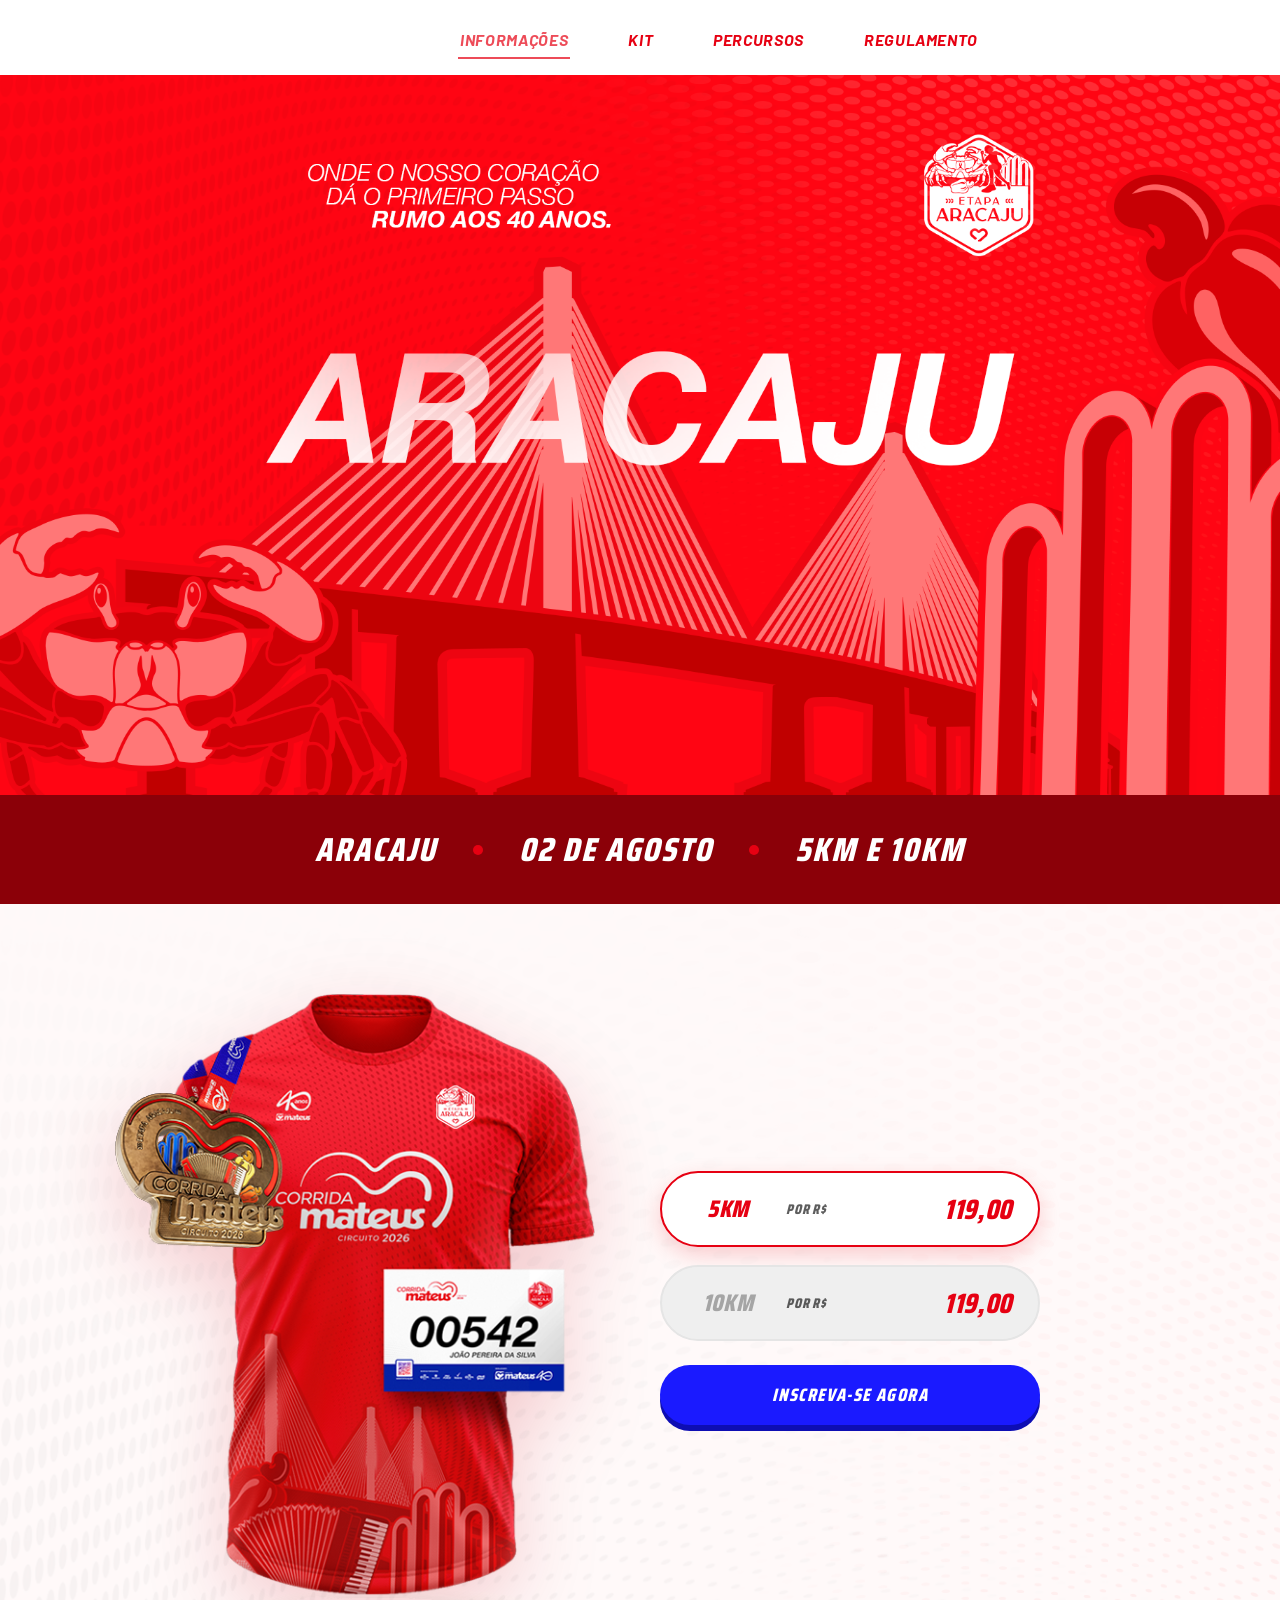
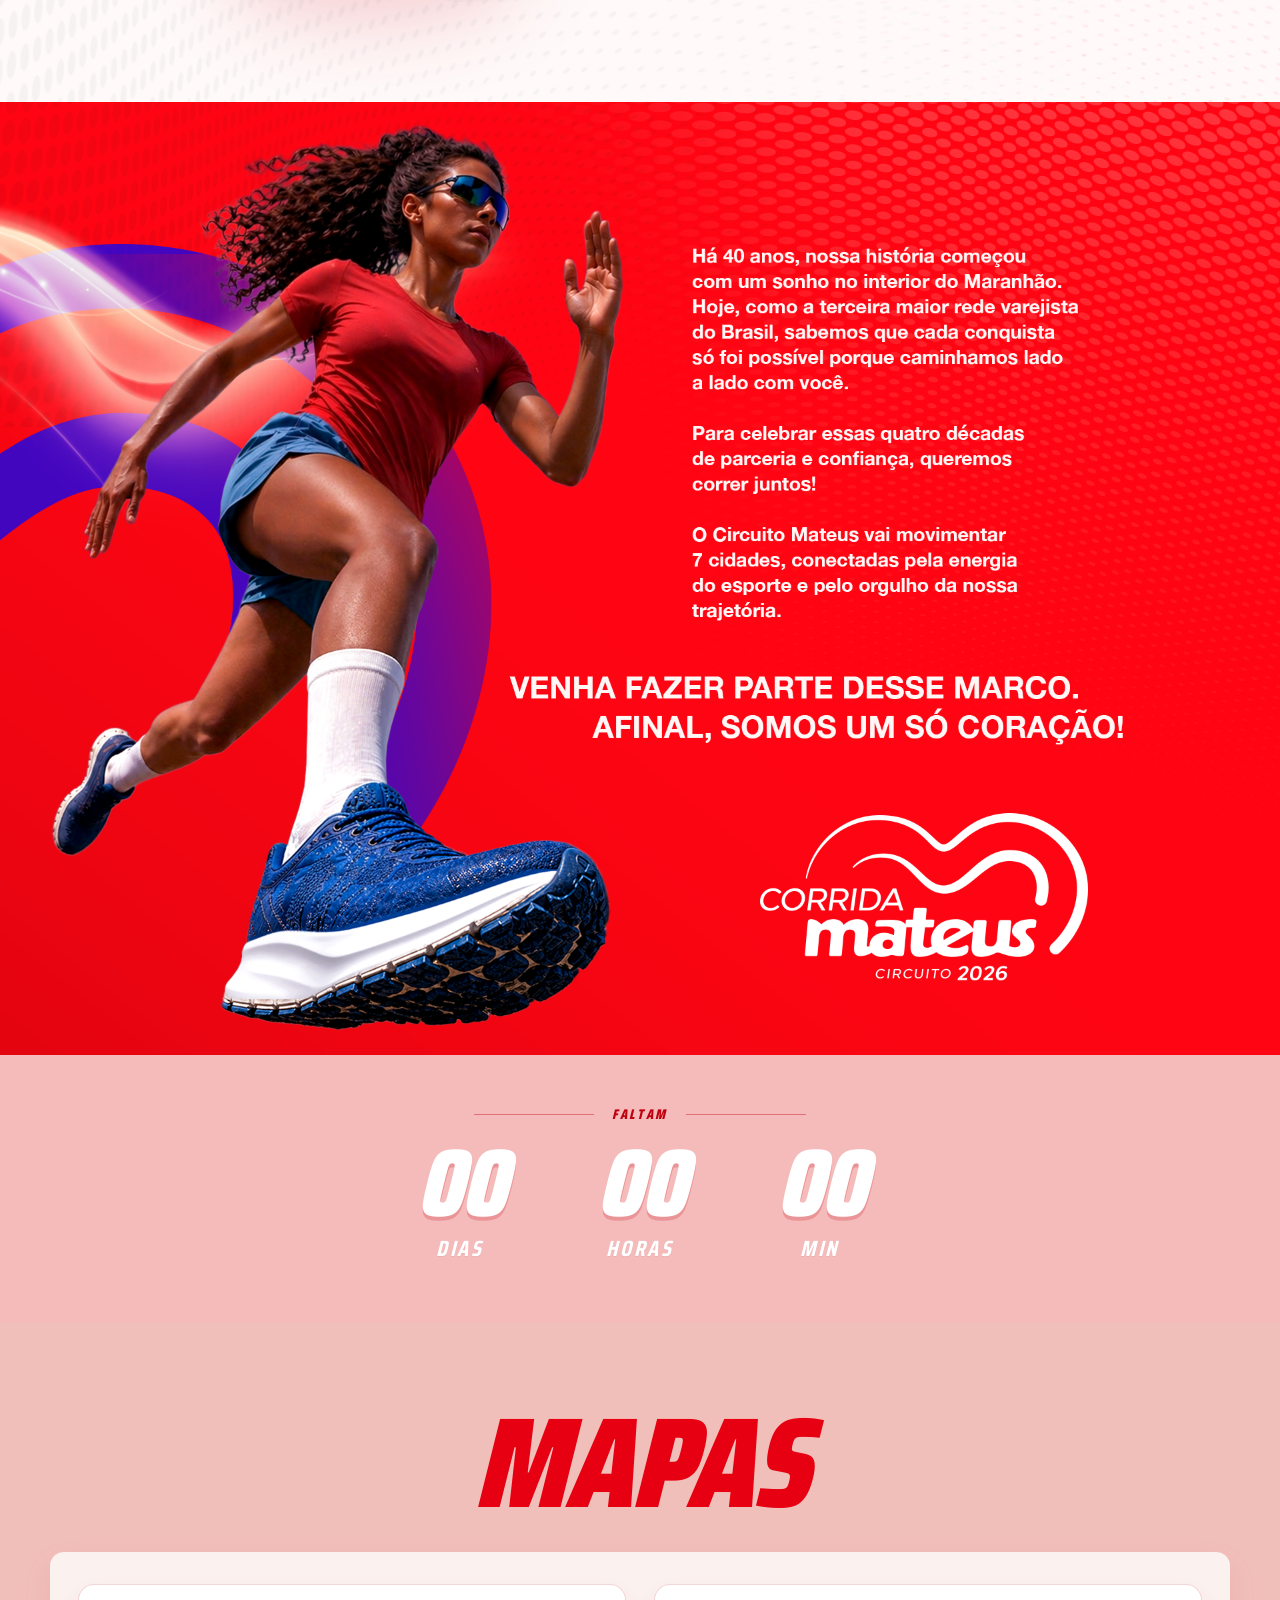
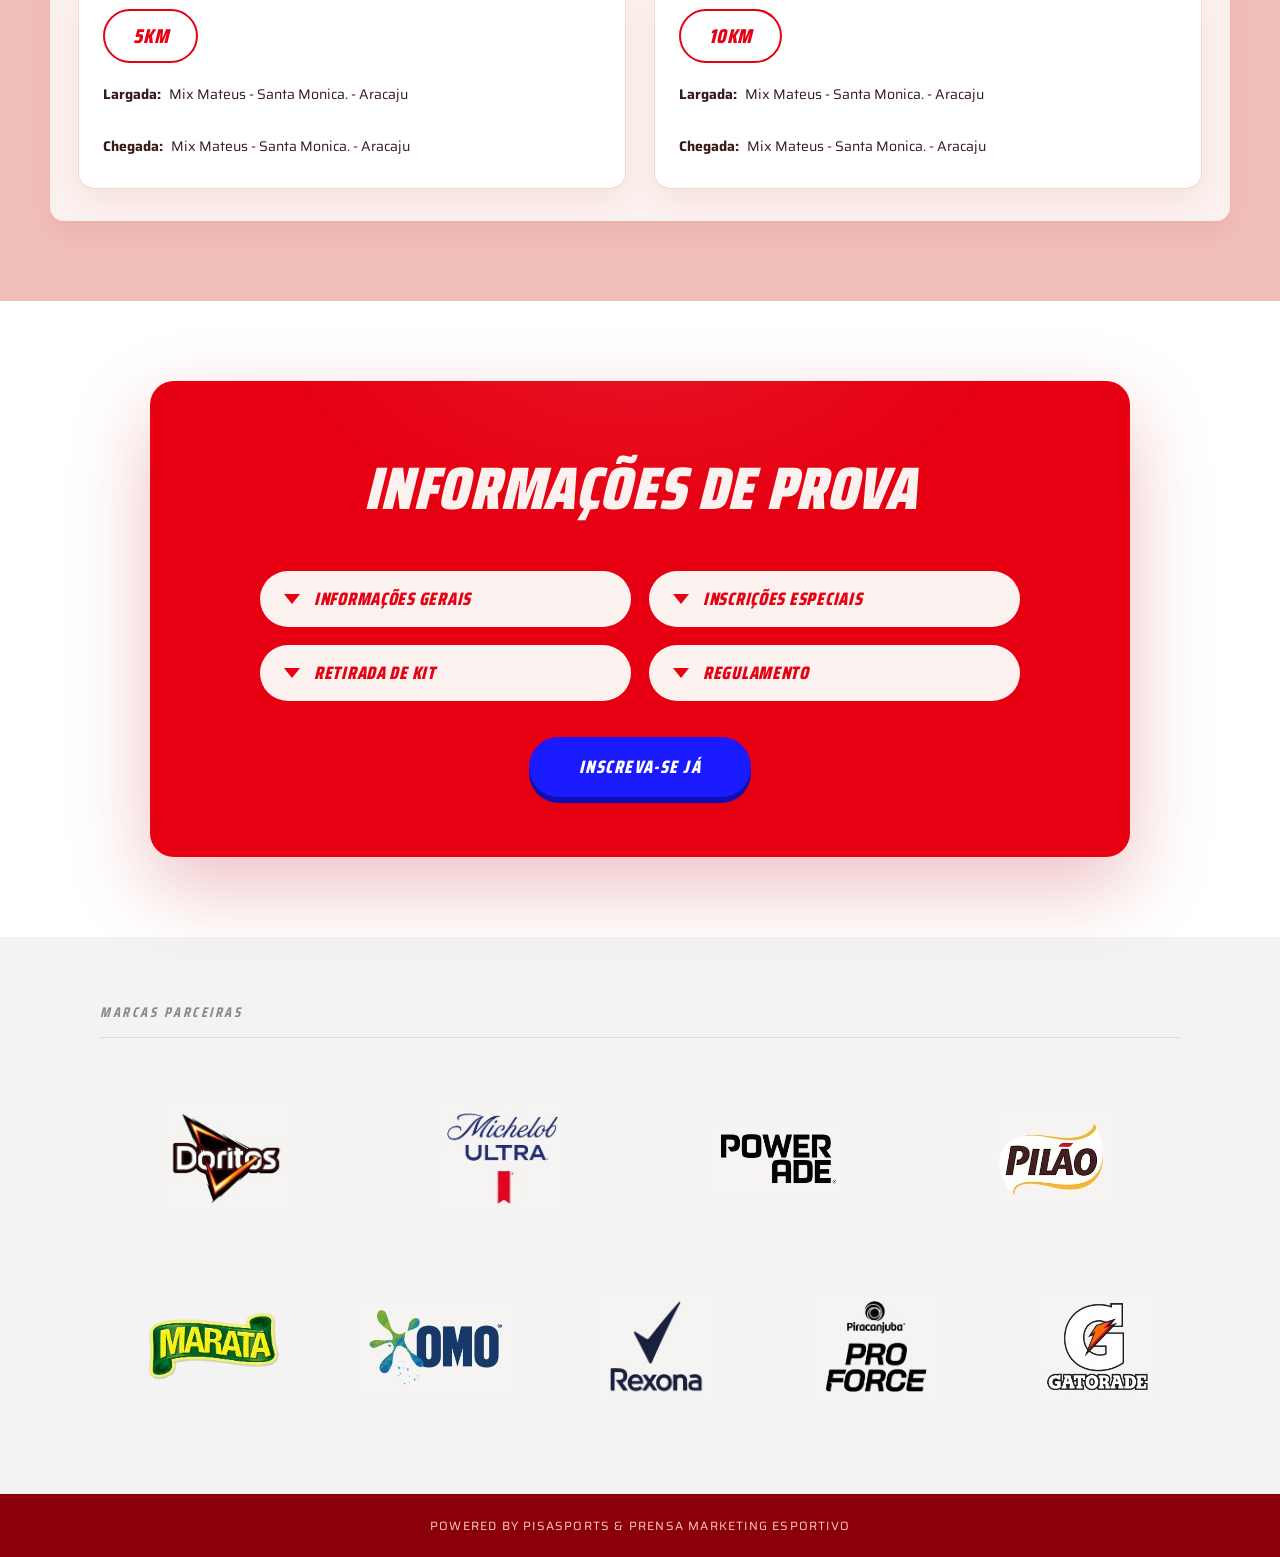
==== aracaju-landing.html @ 673f3421 "Atualizar mapas e patrocinadores das landing pages. Co-authored-by: Cursor <cursoragent@cursor.com>" ====
<!doctype html>
<html lang="pt-BR">
  <head>
    <meta charset="UTF-8" />
    <meta name="viewport" content="width=device-width, initial-scale=1.0" />
    <title>Etapa Aracaju — Corrida Mateus 2026</title>
    <script>
      // Preview-auth: when the iframe URL has a ?t=... token, relative asset URLs lose it
      // on resolution and 401. Reapply it to every asset URL we generate.
      (function () {
        var t = new URL(location.href).searchParams.get("t");
        if (!t) return;
        window.__withT = function (u) {
          try {
            var x = new URL(u, location.href);
            x.searchParams.set("t", t);
            return x.toString();
          } catch (e) {
            return u;
          }
        };
        // Rewrite <img src> and CSS url(...) at parse time via a MutationObserver.
        function fix(el) {
          if (
            el.tagName === "IMG" &&
            el.getAttribute("src") &&
            !el.src.includes("t=")
          ) {
            el.src = window.__withT(el.getAttribute("src"));
          }
          if (
            el.tagName === "LINK" &&
            el.rel === "stylesheet" &&
            el.getAttribute("href") &&
            !el.href.includes("t=")
          ) {
            el.href = window.__withT(el.getAttribute("href"));
          }
        }
        new MutationObserver(function (muts) {
          muts.forEach(function (m) {
            m.addedNodes.forEach(function (n) {
              if (n.nodeType !== 1) return;
              fix(n);
              n.querySelectorAll && n.querySelectorAll("img").forEach(fix);
            });
          });
        }).observe(document.documentElement, {
          childList: true,
          subtree: true,
        });
      })();
    </script>
    <link rel="preconnect" href="https://fonts.googleapis.com" />
    <link rel="preconnect" href="https://fonts.gstatic.com" crossorigin />
    <link
      href="https://fonts.googleapis.com/css2?family=Barlow:ital,wght@0,400;0,700;1,700&family=Saira+Condensed:ital,wght@0,400;0,500;0,600;0,700;0,800;0,900;1,700;1,800;1,900&family=Saira:ital,wght@0,400;0,500;0,600;0,700;1,700;1,800&display=swap"
      rel="stylesheet"
    />
    <link rel="icon" type="image/png" href="assets/favicon.png" />
    <link rel="apple-touch-icon" href="assets/apple-touch-icon.png" />
    <link rel="stylesheet" href="aracaju-landing.css" />
  </head>
  <body>
    <!-- ============ NAV ============ -->
    <header class="topbar" data-screen-label="Nav">
      <nav class="nav" aria-label="Primária">
        <a href="#informacoes">INFORMAÇÕES</a>
        <a href="#kit">KIT</a>
        <a href="#percursos">PERCURSOS</a>
        <a href="#regulamento">REGULAMENTO</a>
      </nav>
    </header>

    <!-- ============ HERO ============ -->
    <section class="hero" id="informacoes" data-screen-label="01 Hero Aracaju">
      <img
        src="assets-aracaju/hero-aracaju.png"
        alt="Aracaju — Onde o nosso coração dá o primeiro passo. Rumo aos 40 anos."
      />
    </section>

    <!-- ============ DATE BAR ============ -->
    <section class="date-bar" data-screen-label="02 Date bar">
      <span class="item">Aracaju</span>
      <span class="dot"></span>
      <span class="item">02 de Agosto</span>
      <span class="dot"></span>
      <span class="item">5KM e 10KM</span>
    </section>

    <!-- ============ KIT ============ -->
    <section class="section-kit" id="kit" data-screen-label="03 Kit & price">
      <div class="kit-row">
        <div class="kit-img">
          <img
            src="assets-aracaju/camisa.png"
            alt="Kit do corredor: camisa, medalha e número de peito"
          />
        </div>
        <div class="kit-buttons">
          <button class="price-pill" data-distance="5">
            <span class="km">5KM</span>
            <span class="label">por R$</span>
            <span class="price">119,00</span>
          </button>
          <button class="price-pill" data-distance="10">
            <span class="km">10KM</span>
            <span class="label">por R$</span>
            <span class="price">119,00</span>
          </button>
          <a
            class="kit-cta"
            href="https://www.evenyx.com/corrida-mateus-circuito-40-anos-aracaju"
            target="_blank"
            rel="noopener noreferrer"
            >Inscreva-se agora</a
          >
        </div>
      </div>
    </section>

    <!-- ============ STORY ============ -->
    <section class="section-story" data-screen-label="04 Story">
      <img
        src="assets-aracaju/corredora-banner-inteiro.png"
        alt="Corredora em destaque"
      />
    </section>

    <!-- ============ COUNTDOWN ============ -->
    <section class="countdown" data-screen-label="05 Countdown">
      <div class="countdown-label"><span>FALTAM</span></div>
      <div class="countdown-row">
        <div class="cd-unit">
          <div class="value" id="cd-days">00</div>
          <div class="label">Dias</div>
        </div>
        <div class="cd-unit">
          <div class="value" id="cd-hours">00</div>
          <div class="label">Horas</div>
        </div>
        <div class="cd-unit">
          <div class="value" id="cd-mins">00</div>
          <div class="label">Min</div>
        </div>
      </div>
    </section>

    <!-- ============ MAP ============ -->
    <section class="section-map" id="percursos" data-screen-label="06 Mapa">
      <div class="map-wrap">
        <div class="map-title display display-up">Mapas</div>
        <div class="map-panel">
          <div class="map-route">
            <span class="map-tab">5KM</span>
            <div class="row">
              <strong>Largada:</strong> Mix Mateus - Santa Monica. - Aracaju
            </div>
            <div class="map-embed">
              <div
                class="strava-embed-placeholder"
                data-embed-type="route"
                data-embed-id="3504115241867997568"
                data-style="standard"
                data-from-embed="false"
                data-token="dWU9myUFvtzSam_VzY8SOsC26x27qGyK1UCQb-sju1g"
              ></div>
            </div>
            <div class="row">
              <strong>Chegada:</strong> Mix Mateus - Santa Monica. - Aracaju
            </div>
          </div>
          <div class="map-route">
            <span class="map-tab">10KM</span>
            <div class="row">
              <strong>Largada:</strong> Mix Mateus - Santa Monica. - Aracaju
            </div>
            <div class="map-embed">
              <div
                class="strava-embed-placeholder"
                data-embed-type="route"
                data-embed-id="3504115241037497728"
                data-style="standard"
                data-from-embed="false"
                data-token="atmaQQcp_-k6nJ0eoQwtG6GPzEb7LgM5JZs1Wp5uVcc"
              ></div>
            </div>
            <div class="row">
              <strong>Chegada:</strong> Mix Mateus - Santa Monica. - Aracaju
            </div>
          </div>
        </div>
      </div>
    </section>

    <!-- ============ INFO PROVA ============ -->
    <section
      class="section-info"
      id="regulamento"
      data-screen-label="07 Informações de Prova"
    >
      <div class="info-card">
        <h2 class="info-title">Informações de Prova</h2>
        <div class="info-grid" id="info-grid">
          <div class="info-item-wrap">
            <button class="info-item" data-panel="p-gerais">
              <span class="chev"></span>
              <span>Informações Gerais</span>
            </button>
          </div>
          <div class="info-item-wrap">
            <button class="info-item" data-panel="p-especiais">
              <span class="chev"></span>
              <span>Inscrições Especiais</span>
            </button>
          </div>
          <div class="info-item-wrap">
            <button class="info-item" data-panel="p-kit">
              <span class="chev"></span>
              <span>Retirada de Kit</span>
            </button>
          </div>
          <div class="info-item-wrap">
            <button class="info-item" data-panel="p-regul">
              <span class="chev"></span>
              <span>Regulamento</span>
            </button>
          </div>

          <!-- Panels -->
          <div class="info-panel" id="p-gerais">
            <h4>Informações Gerais</h4>
            <p><strong>Data:</strong> 02 de Agosto de 2026</p>
            <p><strong>Local:</strong> Mix Mateus — Santa Mônica — Aracaju</p>
            <p><strong>Horário de largada:</strong> 6h</p>
            <p>
              <strong>Modalidades:</strong> Corrida individual 5km e 10km.
            </p>
          </div>
          <div class="info-panel" id="p-especiais">
            <h4>Inscrições Especiais</h4>
            <p>
              Idosos (60+) e PCD têm direito a desconto de 50% mediante
              apresentação de documento válido.
            </p>
            <p>
              Colaboradores Mateus possuem condição exclusiva — utilize o cupom
              no momento da inscrição.
            </p>
          </div>
          <div class="info-panel" id="p-kit">
            <h4>Retirada de Kit</h4>
            <p>Em breve</p>
          </div>
          <div class="info-panel" id="p-regul">
            <h4>Regulamento</h4>
            <p>
              Inscrição individual e intransferível. Idade mínima: 16 anos (5KM)
              e 18 anos (10KM).
            </p>
            <ul>
              <li>
                Uso obrigatório do número de peito durante todo o percurso.
              </li>
              <li>Hidratação a cada 2 km.</li>
              <li>
                Premiação para os 3 primeiros colocados de cada categoria.
              </li>
            </ul>
          </div>
        </div>
        <a
          class="info-cta"
          href="https://www.evenyx.com/corrida-mateus-circuito-40-anos-aracaju"
          target="_blank"
          rel="noopener noreferrer"
          >Inscreva-se já</a
        >
      </div>
    </section>

    <section class="section-partners" data-screen-label="08 Parceiros">
      <div class="partners-wrap">
        <div class="partners-title">Marcas Parceiras</div>
        <div class="partners-grid">
          <div class="partner-logo">
            <img src="assets/parceiros/doritos.png" alt="Doritos" />
          </div>
          <div class="partner-logo">
            <img src="assets/parceiros/michelob.png" alt="Michelob Ultra" />
          </div>
          <div class="partner-logo">
            <img src="assets/parceiros/powerade.png" alt="Powerade" />
          </div>
          <div class="partner-logo">
            <img src="assets/parceiros/pilao.png" alt="Pilão" />
          </div>
          <div class="partner-logo">
            <img src="assets/parceiros/marata.png" alt="Maratá" />
          </div>
          <div class="partner-logo">
            <img src="assets/parceiros/omo.png" alt="Omo" />
          </div>
          <div class="partner-logo">
            <img src="assets/parceiros/rexona.png" alt="Rexona" />
          </div>
          <div class="partner-logo">
            <img
              src="assets/parceiros/piracanjuba-pro-force.png"
              alt="Piracanjuba Pro Force"
            />
          </div>
          <div class="partner-logo">
            <img src="assets/parceiros/gatorade.png" alt="Gatorade" />
          </div>
        </div>
      </div>
    </section>

    <!-- ============ FOOTER ============ -->
    <footer class="footer" data-screen-label="09 Footer">
      Powered by PisaSports &amp; Prensa Marketing Esportivo
    </footer>

    <div class="toast" id="toast">Inscrição aberta — redirecionando…</div>

    <script src="https://strava-embeds.com/embed.js"></script>
    <script>
      // ---------- Fix CSS background-image URLs with token ----------
      if (window.__withT) {
        document.documentElement.style.setProperty(
          "--bg-dots-url",
          "url(" + window.__withT("assets-aracaju/bg-dots.png") + ")",
        );
        document.documentElement.style.setProperty(
          "--corredora-url",
          "url(" + window.__withT("assets-aracaju/corredora.png") + ")",
        );
      }

      // ---------- Countdown ----------
      // Race: 02 Aug 2026, 06:00 BRT (UTC-3)
      const target = new Date("2026-08-02T06:00:00-03:00").getTime();
      const pad = (n) => String(Math.max(0, n)).padStart(2, "0");
      function tick() {
        const now = Date.now();
        let diff = Math.max(0, target - now);
        const days = Math.floor(diff / (1000 * 60 * 60 * 24));
        diff -= days * 1000 * 60 * 60 * 24;
        const hours = Math.floor(diff / (1000 * 60 * 60));
        diff -= hours * 1000 * 60 * 60;
        const mins = Math.floor(diff / (1000 * 60));
        document.getElementById("cd-days").textContent = pad(days);
        document.getElementById("cd-hours").textContent = pad(hours);
        document.getElementById("cd-mins").textContent = pad(mins);
      }
      tick();
      setInterval(tick, 1000 * 30);

      // ---------- Price pill selection ----------
      const pills = document.querySelectorAll(".price-pill");
      pills.forEach((p) =>
        p.addEventListener("click", () => {
          pills.forEach((x) => x.classList.remove("selected"));
          p.classList.add("selected");
        }),
      );
      // default selection
      pills[0]?.classList.add("selected");

      // ---------- Accordion (single open at a time) ----------
      const items = document.querySelectorAll(".info-item");
      const panels = document.querySelectorAll(".info-panel");
      items.forEach((btn) => {
        btn.addEventListener("click", () => {
          const id = btn.dataset.panel;
          const panel = document.getElementById(id);
          const open = btn.classList.contains("open");
          items.forEach((b) => b.classList.remove("open"));
          panels.forEach((p) => p.classList.remove("open"));
          if (!open) {
            btn.classList.add("open");
            panel.classList.add("open");
            // place panel directly after its row visually by reordering
            panel.style.order = "99";
          }
        });
      });

      // ---------- CTAs toast ----------
      const toast = document.getElementById("toast");
      let toastTimer;
      document.querySelectorAll("[data-cta]").forEach((b) => {
        b.addEventListener("click", () => {
          toast.classList.add("show");
          clearTimeout(toastTimer);
          toastTimer = setTimeout(() => toast.classList.remove("show"), 1800);
        });
      });

      // ---------- Active nav link on scroll ----------
      const navLinks = document.querySelectorAll(".nav a");
      const sections = ["informacoes", "kit", "percursos", "regulamento"].map(
        (id) => document.getElementById(id),
      );
      function syncNav() {
        const y = window.scrollY + 120;
        let activeId = sections[0]?.id;
        for (const s of sections) {
          if (s && s.offsetTop <= y) activeId = s.id;
        }
        navLinks.forEach((a) => {
          a.classList.toggle(
            "active",
            a.getAttribute("href") === "#" + activeId,
          );
        });
      }
      window.addEventListener("scroll", syncNav, { passive: true });
      syncNav();

      // smooth anchor scroll
      navLinks.forEach((a) =>
        a.addEventListener("click", (e) => {
          const href = a.getAttribute("href");
          if (href && href.startsWith("#")) {
            e.preventDefault();
            const el = document.querySelector(href);
            if (el) {
              window.scrollTo({ top: el.offsetTop - 60, behavior: "smooth" });
            }
          }
        }),
      );
    </script>
  </body>
</html>
---- aracaju-landing.css ----
:root{
    --red: #E60012;
    --red-deep: #C0000F;
    --red-dark: #8B0008;
    --blue: #1A1AFF;
    --cream: #FBF5EE;
    --cream-soft: #FFF6EE;
    --pink-soft: #F7E6E4;
    --pink-mid: #E89A95;
    --text-on-red: #FFFFFF;
    --ink: #2A1212;
  }
  *{box-sizing:border-box;margin:0;padding:0}
  html,body{background:#fff;color:var(--ink);font-family:'Saira',system-ui,sans-serif;-webkit-font-smoothing:antialiased}
  img{display:block;max-width:100%}
  a{color:inherit;text-decoration:none}
  button{font:inherit;border:none;background:none;cursor:pointer;color:inherit}

  .display{font-family:'Saira Condensed',sans-serif;font-style:italic;font-weight:900;letter-spacing:0.005em}
  .display-up{text-transform:uppercase}

  /* ---------- HEADER ---------- */
  .topbar {
    position: relative;
    z-index: 30;
    background: #fff;
    padding: 26px 300px 22px 64px;
    display: flex;
    justify-content: flex-end;
    align-items: center;
  }
  .nav {
    display: flex;
    gap: 56px;
    font-family: "Barlow", sans-serif;
    font-style: italic;
    font-weight: 700;
    font-size: 16px;
    letter-spacing: 0.04em;
    color: var(--red);
    margin-left: auto;
  }
  .nav a {
    position: relative;
    padding: 4px 2px;
    transition: opacity 0.2s;
  }
  .nav a.active,
  .nav a:hover {
    opacity: 0.7;
  }
  .nav a::after {
    content: "";
    position: absolute;
    left: 0;
    right: 0;
    bottom: -6px;
    height: 2px;
    background: var(--red);
    transform: scaleX(0);
    transform-origin: left;
    transition: transform 0.25s;
  }
  .nav a.active::after,
  .nav a:hover::after {
    transform: scaleX(1);
  }

  /* ---------- HERO ---------- */
  .hero{
    position:relative;
    width:100%;
    aspect-ratio: 1920 / 1080;
    background:#E60012;
    overflow:hidden;
  }
  .hero img{position:absolute;inset:0;width:100%;height:100%;object-fit:cover;object-position:center}

  /* ---------- DATE BAR ---------- */
  .date-bar{
    background:var(--red-dark);
    color:#fff;
    padding:28px 24px;
    text-align:center;
    display:flex;align-items:center;justify-content:center;gap:36px;
    flex-wrap:nowrap;
  }
  .date-bar .item{
    font-family:'Saira Condensed',sans-serif;font-style:italic;font-weight:800;
    text-transform:uppercase;letter-spacing:0.06em;
    font-size:clamp(20px,2.6vw,34px);
  }
  .date-bar .dot{
    width:10px;height:10px;border-radius:50%;background:var(--red);display:inline-block;
  }
  .date-bar--image{
    padding:0;
    line-height:0;
  }
  .date-bar--image img{
    width:100%;
    height:auto;
    display:block;
  }

  /* ---------- KIT SECTION ---------- */
  .section-kit{
    position:relative;
    background:#fff;
    padding:90px 24px 100px;
    overflow:hidden;
  }
  .section-kit::before{
    content:"";
    position:absolute;inset:0;
    background-image:var(--bg-dots-url, url(assets-aracaju/bg-dots.png));
    background-size:cover;background-position:center;
    opacity:0.6;pointer-events:none;
  }
  .kit-row{
    position:relative;
    max-width:1100px;margin:0 auto;
    display:grid;grid-template-columns: 1fr 1fr;
    gap:40px;align-items:center;
  }
  .kit-img{
    display:flex;justify-content:center;
  }
  .kit-img img{
    max-width:480px;width:100%;
    aspect-ratio:499/632;
    object-fit:contain;
    filter:drop-shadow(0 25px 40px rgba(192,0,15,0.18));
  }
  .kit-buttons{
    display:flex;flex-direction:column;gap:18px;
    align-items:flex-start;
    max-width:380px;
  }
  .price-pill{
    width:100%;
    background:#EFEFEF;border:2px solid #E5E5E5;border-radius:999px;
    padding:14px 26px;display:flex;align-items:center;gap:18px;
    font-family:'Saira Condensed',sans-serif;font-style:italic;font-weight:800;
    text-transform:uppercase;letter-spacing:0.04em;
    transition:transform .15s, box-shadow .15s, border-color .15s;
    cursor:pointer;
  }
  .price-pill:hover{transform:translateY(-1px);border-color:#D5D5D5;box-shadow:0 8px 16px rgba(0,0,0,.06)}
  .price-pill .km{color:#A5A5A5;font-size:24px;min-width:80px}
  .price-pill .label{color:#1A1A1A;font-size:14px;opacity:.7;letter-spacing:0.06em}
  .price-pill .price{color:var(--red);font-size:28px;margin-left:auto}
  .price-pill.selected{border-color:var(--red);background:#fff;box-shadow:0 8px 22px rgba(230,0,18,0.18)}
  .price-pill.selected .km{color:var(--red)}

  .kit-cta{
    margin-top:6px;
    display:inline-flex;
    align-items:center;
    justify-content:center;
    background:var(--blue);color:#fff;
    border-radius:999px;
    padding:16px 36px;
    font-family:'Saira Condensed',sans-serif;font-style:italic;font-weight:800;
    text-transform:uppercase;letter-spacing:0.08em;font-size:18px;
    width:100%;
    transition:transform .15s, box-shadow .15s, filter .15s;
    box-shadow:0 6px 0 #0e0eb3;
  }
  .kit-cta:hover{transform:translateY(-1px);box-shadow:0 8px 18px rgba(26,26,255,0.45)}
  .kit-cta:active{transform:translateY(2px);box-shadow:0 3px 0 #0e0eb3}

  /* ---------- STORY SECTION ---------- */
  .section-story{
    position:relative;
    background:var(--red);
    color:#fff;
    overflow:hidden;
    line-height:0;
  }
  .section-story > img{
    display:block;
    width:100%;
    height:auto;
  }
  .story-bg{
    position:absolute;inset:0;
    background-image:var(--corredora-url, url(assets-aracaju/corredora.png));
    background-size:cover;background-position:left center;
    background-repeat:no-repeat;
  }
  .story-overlay{
    position:absolute;inset:0;
    background:
      radial-gradient(900px 600px at 80% 50%, rgba(230,0,18,0.0), rgba(230,0,18,0.0) 60%, rgba(230,0,18,0.0));
  }
  .story-content{
    position:relative;
    max-width:1180px;
    margin:0 auto;
    padding:80px 24px 80px;
    display:grid;
    grid-template-columns: 1.05fr 1fr;
    gap:60px;
    align-items:center;
    min-height:680px;
  }
  .story-text{
    grid-column:2;
    color:#fff;
    max-width:480px;
    margin-left:auto;
    display:flex;flex-direction:column;gap:18px;
  }
  .story-text p{
    font-family:'Saira',sans-serif;font-weight:500;
    font-size:17px;line-height:1.5;
    color:#FFE5E8;
  }
  .story-cta{
    margin-top:18px;
    font-family:'Saira Condensed',sans-serif;font-style:italic;font-weight:900;
    text-transform:uppercase;letter-spacing:0.01em;font-size:30px;line-height:1.05;
    color:#FFF1F1;
    text-wrap:balance;
  }
  .story-selo{
    margin-top:24px;
    display:flex;align-items:center;gap:14px;
  }
  .story-selo svg{display:block}
  .story-selo .selo-mark{
    width:170px;
  }
  .story-selo .selo-meta{
    font-family:'Saira Condensed',sans-serif;font-style:italic;font-weight:700;
    font-size:11px;letter-spacing:0.18em;text-transform:uppercase;
    color:#FFD7DA;
  }

  /* ---------- COUNTDOWN ---------- */
  .countdown{
    background:#F5BABA;
    color:var(--red-deep);
    padding:48px 24px 56px;
    text-align:center;
  }
  .countdown-label{
    display:flex;align-items:center;justify-content:center;gap:18px;
    font-family:'Saira Condensed',sans-serif;font-style:italic;font-weight:800;
    letter-spacing:0.18em;font-size:14px;text-transform:uppercase;
    color:var(--red-deep);
    margin-bottom:10px;
  }
  .countdown-label::before, .countdown-label::after{
    content:"";display:block;height:1px;background:rgba(192,0,15,0.4);width:120px;
  }
  .countdown-row{
    display:flex;justify-content:center;gap:60px;flex-wrap:wrap;
    margin-top:8px;
  }
  .cd-unit{display:flex;flex-direction:column;align-items:center;min-width:120px}
  .cd-unit .label{
    font-family:'Saira Condensed',sans-serif;font-style:italic;font-weight:700;
    font-size:22px;letter-spacing:0.12em;text-transform:uppercase;
    color:#fff;
    text-shadow:0 1px 0 rgba(0,0,0,.05);
  }
  .cd-unit .value{
    font-family:'Saira Condensed',sans-serif;font-style:italic;font-weight:900;
    font-size:96px;line-height:1;color:#fff;
    letter-spacing:-0.02em;
    text-shadow:0 4px 0 rgba(192,0,15,0.2);
  }

  /* ---------- MAP SECTION ---------- */
  .section-map{
    background:#F1BFBA;
    padding:80px 24px;
  }
  .map-wrap{
    max-width:1180px;margin:0 auto;
    display:flex;flex-direction:column;
    gap:28px;align-items:center;
  }
  .map-title{
    font-family:'Saira Condensed',sans-serif;font-style:italic;font-weight:900;
    font-size:clamp(64px,10vw,140px);
    line-height:.95;color:var(--red);
    letter-spacing:-0.01em;
    text-align:center;
  }
  .map-panel{
    width:100%;
    background:#FBF1EE;
    border-radius:14px;
    padding:32px 28px;
    box-shadow:0 12px 30px rgba(192,0,15,0.08);
    display:grid;
    grid-template-columns:repeat(2,minmax(0,1fr));
    gap:28px;
  }
  .map-tab{
    display:inline-flex;align-items:center;justify-content:center;
    background:#fff;border:2px solid var(--red);
    color:var(--red);
    border-radius:999px;
    padding:8px 28px;
    font-family:'Saira Condensed',sans-serif;font-style:italic;font-weight:800;
    font-size:20px;letter-spacing:0.04em;text-transform:uppercase;
    margin-bottom:14px;
  }
  .map-route{
    font-family:'Saira',sans-serif;font-size:14px;color:#3A1A1A;
    line-height:1.7;
    background:#fff;
    border:1px solid rgba(192,0,15,0.16);
    border-radius:16px;
    padding:24px;
    box-shadow:0 12px 28px rgba(192,0,15,0.06);
  }
  .map-route:last-child{border-bottom:1px solid rgba(192,0,15,0.16);margin-bottom:0;padding-bottom:24px}
  .map-route .row{display:flex;gap:8px;align-items:flex-start;margin:6px 0}
  .map-route .row strong{font-weight:700;color:#3A1A1A}
  .map-embed{margin:14px 0;overflow:hidden}
  .map-embed .strava-embed-placeholder{width:100%}
  .map-loading{
    display:inline-flex;align-items:center;gap:10px;
    font-style:italic;color:#7a3a3a;font-weight:600;font-size:14px;
    margin:8px 0;
    text-transform:uppercase;letter-spacing:0.06em;
  }
  .spinner{
    width:18px;height:18px;border-radius:50%;
    border:2px solid rgba(192,0,15,0.25);
    border-top-color:var(--red);
    animation:spin 1s linear infinite;
  }
  @keyframes spin{to{transform:rotate(360deg)}}

  /* ---------- INFO PROVA ---------- */
  .section-info{
    background:#fff;
    padding:80px 24px;
  }
  .info-card{
    max-width:980px;margin:0 auto;
    background:var(--red);
    border-radius:24px;
    padding:60px 48px;
    text-align:center;
    box-shadow:0 30px 80px rgba(192,0,15,0.25);
    position:relative;
    overflow:hidden;
  }
  .info-card::before{
    content:"";position:absolute;inset:0;
    background:radial-gradient(600px 320px at 50% -10%, rgba(255,255,255,0.08), transparent 60%);
    pointer-events:none;
  }
  .info-title{
    font-family:'Saira Condensed',sans-serif;font-style:italic;font-weight:900;
    color:#FBF1EE;
    font-size:clamp(36px,5vw,60px);
    text-transform:uppercase;letter-spacing:0.01em;
    margin-bottom:36px;
  }
  .info-grid{
    display:grid;grid-template-columns:1fr 1fr;gap:18px;
    max-width:760px;margin:0 auto;
  }
  .info-item{
    background:#FBF1EE;
    border-radius:999px;
    padding:14px 24px;
    display:flex;align-items:center;gap:14px;
    color:var(--red);
    font-family:'Saira Condensed',sans-serif;font-style:italic;font-weight:800;
    text-transform:uppercase;letter-spacing:0.04em;font-size:18px;
    cursor:pointer;
    transition:transform .15s, box-shadow .15s, background .15s;
    text-align:left;
    width:100%;
  }
  .info-item:hover{transform:translateY(-1px);box-shadow:0 8px 18px rgba(0,0,0,0.12)}
  .info-item .chev{
    width:0;height:0;
    border-left:8px solid transparent;
    border-right:8px solid transparent;
    border-top:10px solid var(--red);
    transition:transform .25s;
    flex-shrink:0;
  }
  .info-item.open .chev{transform:rotate(-180deg)}
  .info-item-wrap{display:flex;flex-direction:column;gap:0}
  .info-panel{
    grid-column:1 / -1;
    background:#FBF1EE;
    border-radius:20px;
    padding:24px 28px;
    text-align:left;
    color:#3A1A1A;
    font-family:'Saira',sans-serif;font-size:14px;line-height:1.6;
    margin-top:-4px;
    display:none;
  }
  .info-panel.open{display:block;animation:fadeIn .25s ease}
  @keyframes fadeIn{from{opacity:0;transform:translateY(-4px)}to{opacity:1;transform:none}}
  .info-panel h4{
    font-family:'Saira Condensed',sans-serif;font-style:italic;font-weight:800;
    color:var(--red);font-size:18px;text-transform:uppercase;letter-spacing:0.04em;
    margin-bottom:6px;
  }
  .info-panel p{margin:6px 0}
  .info-panel ul{margin:8px 0 8px 18px}
  .info-cta{
    margin-top:36px;
    display:inline-flex;
    align-items:center;
    justify-content:center;
    background:var(--blue);color:#fff;
    border-radius:999px;padding:16px 50px;
    font-family:'Saira Condensed',sans-serif;font-style:italic;font-weight:800;
    text-transform:uppercase;letter-spacing:0.08em;font-size:18px;
    transition:transform .15s, box-shadow .15s;
    box-shadow:0 6px 0 #0e0eb3;
  }
  .info-cta:hover{transform:translateY(-1px);box-shadow:0 8px 22px rgba(26,26,255,0.5)}
  .info-cta:active{transform:translateY(2px);box-shadow:0 3px 0 #0e0eb3}

  /* ---------- PARTNERS ---------- */
  .section-partners{
    background:#f3f3f3;
    padding:64px 24px 72px;
  }
  .partners-wrap{
    max-width:1080px;width:100%;margin:0 auto;
  }
  .partners-title{
    font-family:'Saira Condensed',sans-serif;font-style:italic;font-weight:700;
    font-size:14px;letter-spacing:0.18em;text-transform:uppercase;color:#8a8a8a;
    margin:0 0 36px;padding-bottom:14px;border-bottom:1px solid #dcdcdc;
  }
  .partners-grid{
    display:grid;grid-template-columns:repeat(20,minmax(0,1fr));align-items:stretch;gap:28px 24px;
  }
  .partner-logo{
    display:flex;align-items:center;justify-content:center;
    grid-column:span 5;
    aspect-ratio:3/2;padding:22px;
  }
  .partner-logo:nth-child(n+5){grid-column:span 4}
  .partner-logo img{
    width:auto;max-width:100%;max-height:108px;height:auto;object-fit:contain;
  }

  /* ---------- FOOTER ---------- */
  .footer{
    background:var(--red-dark);
    color:#FFCCCC;
    text-align:center;
    padding:22px 24px;
    font-family:'Saira',sans-serif;font-size:12px;letter-spacing:0.1em;
    text-transform:uppercase;
  }

  /* ---------- TOAST ---------- */
  .toast{
    position:fixed;left:50%;bottom:32px;transform:translateX(-50%) translateY(20px);
    background:#1A1A1A;color:#fff;padding:14px 22px;border-radius:999px;
    font-family:'Saira',sans-serif;font-weight:600;font-size:14px;
    opacity:0;pointer-events:none;transition:opacity .2s, transform .2s;
    z-index:100;
    box-shadow:0 12px 30px rgba(0,0,0,0.25);
  }
  .toast.show{opacity:1;transform:translateX(-50%) translateY(0)}

  /* responsive */
  @media (max-width: 900px){
    .topbar{padding:22px 28px}
    .nav{gap:24px;font-size:13px}
    .kit-row{grid-template-columns:minmax(0,1.05fr) minmax(0,0.95fr);gap:12px;align-items:center}
    .kit-buttons{max-width:none}
    .kit-img img{max-width:320px}
    .price-pill{padding:10px 12px;gap:8px}
    .price-pill .km{min-width:0;font-size:18px}
    .price-pill .label{font-size:10px}
    .price-pill .price{font-size:30px}
    .kit-cta{padding:13px 18px;font-size:16px}
    .story-content{grid-template-columns:1fr;min-height:auto;padding:60px 24px 60px}
    .story-text{grid-column:1;margin:0 auto}
    .story-bg{position:relative;height:380px;background-position:center top;background-size:contain;background-color:var(--red)}
    .section-story{background:var(--red)}
    .map-panel{grid-template-columns:1fr}
    .info-grid{grid-template-columns:1fr}
    .section-partners{padding:44px 24px 52px}
    .partners-grid{grid-template-columns:repeat(2,1fr);gap:18px}
    .partner-logo,
    .partner-logo:nth-child(n+5){grid-column:auto}
    .partner-logo{padding:16px}
    .partner-logo img{max-height:80px}
    .countdown-row{gap:24px}
    .cd-unit{min-width:80px}
    .cd-unit .value{font-size:64px}
    .date-bar{
      gap:20px;
      padding:18px 10px;
    }
    .date-bar .item{
      font-size:clamp(16px,3.8vw,24px);
      white-space:nowrap;
    }
    .date-bar .dot{
      width:8px;
      height:8px;
      flex:0 0 8px;
    }
  }
  @media (max-width: 640px){
    .section-kit{padding:34px 10px 42px}
    .kit-row{gap:8px}
    .kit-img img{max-width:230px}
    .price-pill{padding:9px 10px}
    .price-pill .km{font-size:14px}
    .price-pill .label{font-size:8px}
    .price-pill .price{font-size:22px}
    .kit-cta{font-size:13px;letter-spacing:0.05em}
    .section-map{padding:42px 12px}
    .map-wrap{gap:14px}
    .map-title{font-size:clamp(48px,14vw,58px)}
    .map-panel{padding:12px;gap:14px}
    .map-route{padding:12px;font-size:13px;line-height:1.45}
    .map-route:last-child{padding-bottom:12px}
    .map-tab{font-size:16px;padding:6px 20px;margin-bottom:8px}
    .map-route .row{margin:3px 0}
    .map-embed{margin:8px 0}
    .section-partners{padding:36px 18px 44px}
    .partners-title{font-size:12px;letter-spacing:0.14em;margin:0 0 22px;padding-bottom:12px;text-align:center}
    .partners-grid{gap:10px 14px}
    .partner-logo{aspect-ratio:16/10;padding:12px 14px}
    .partner-logo img{max-height:62px}
  }
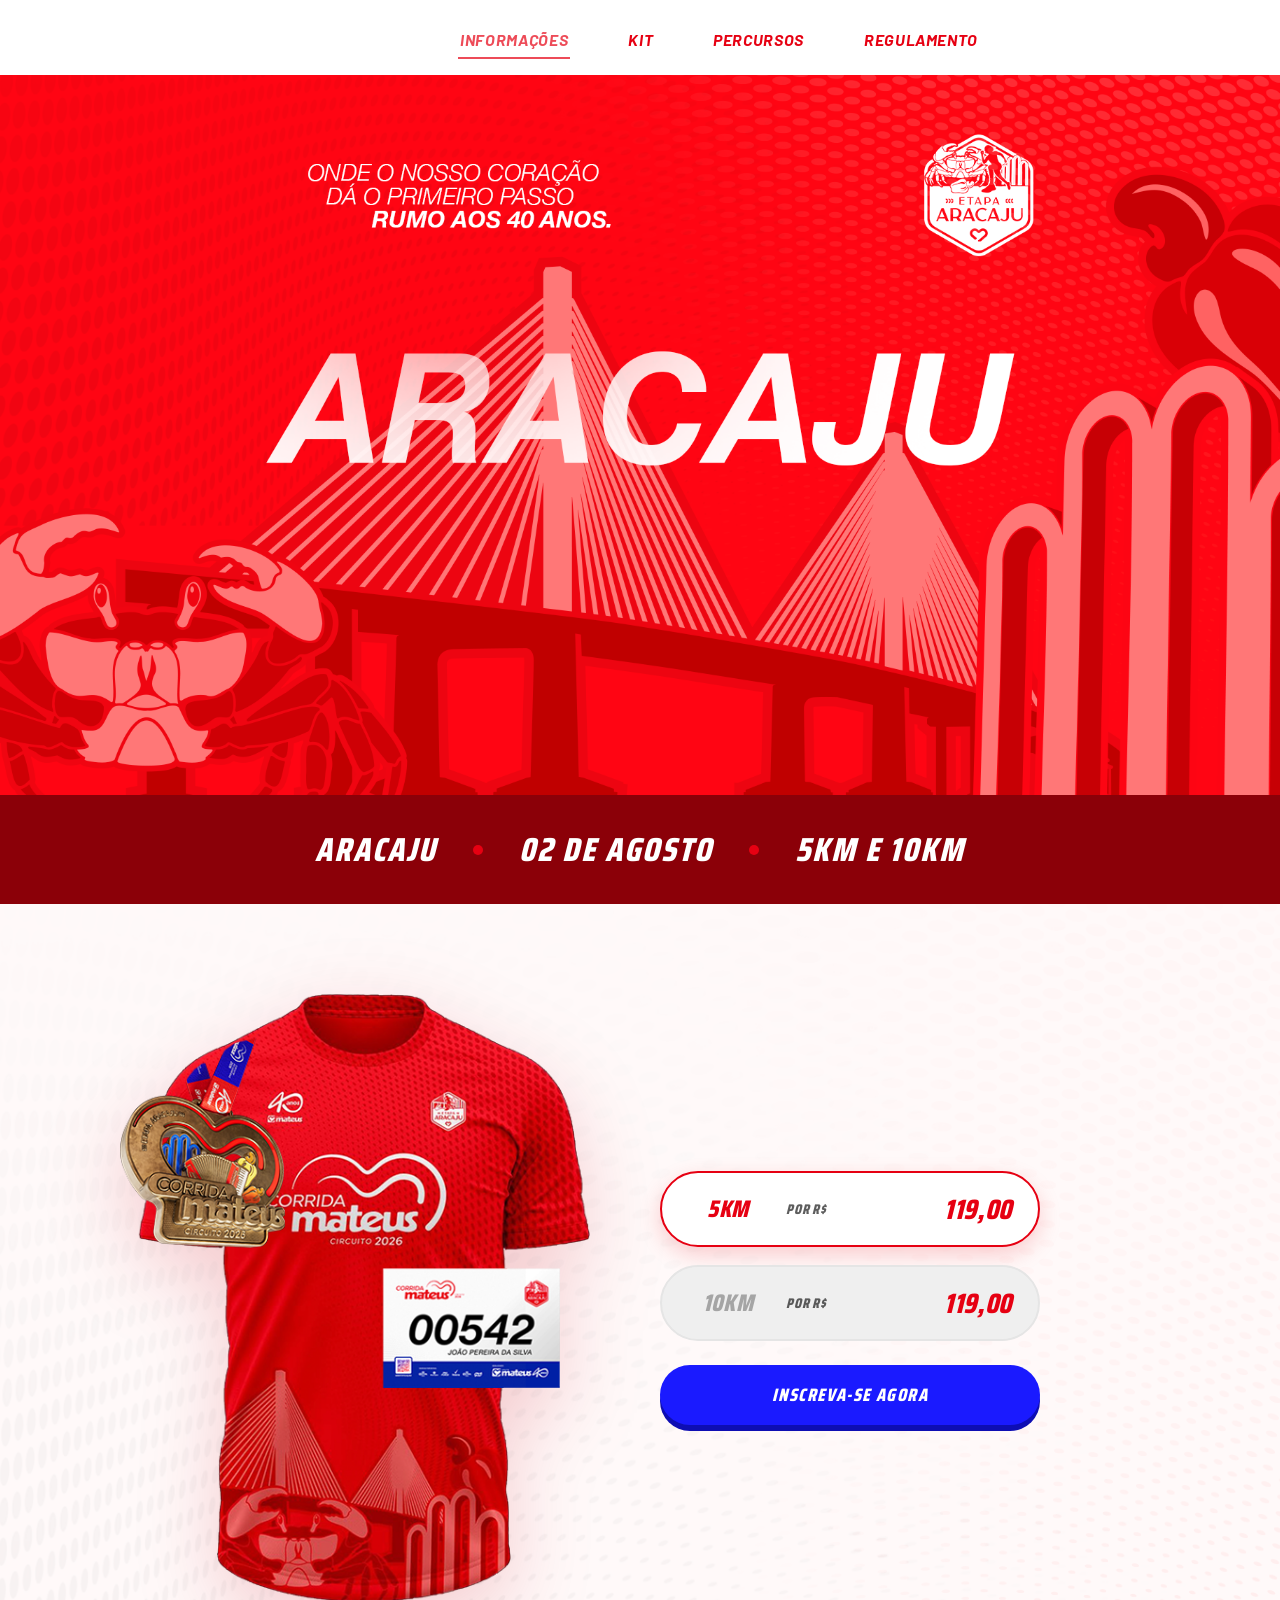
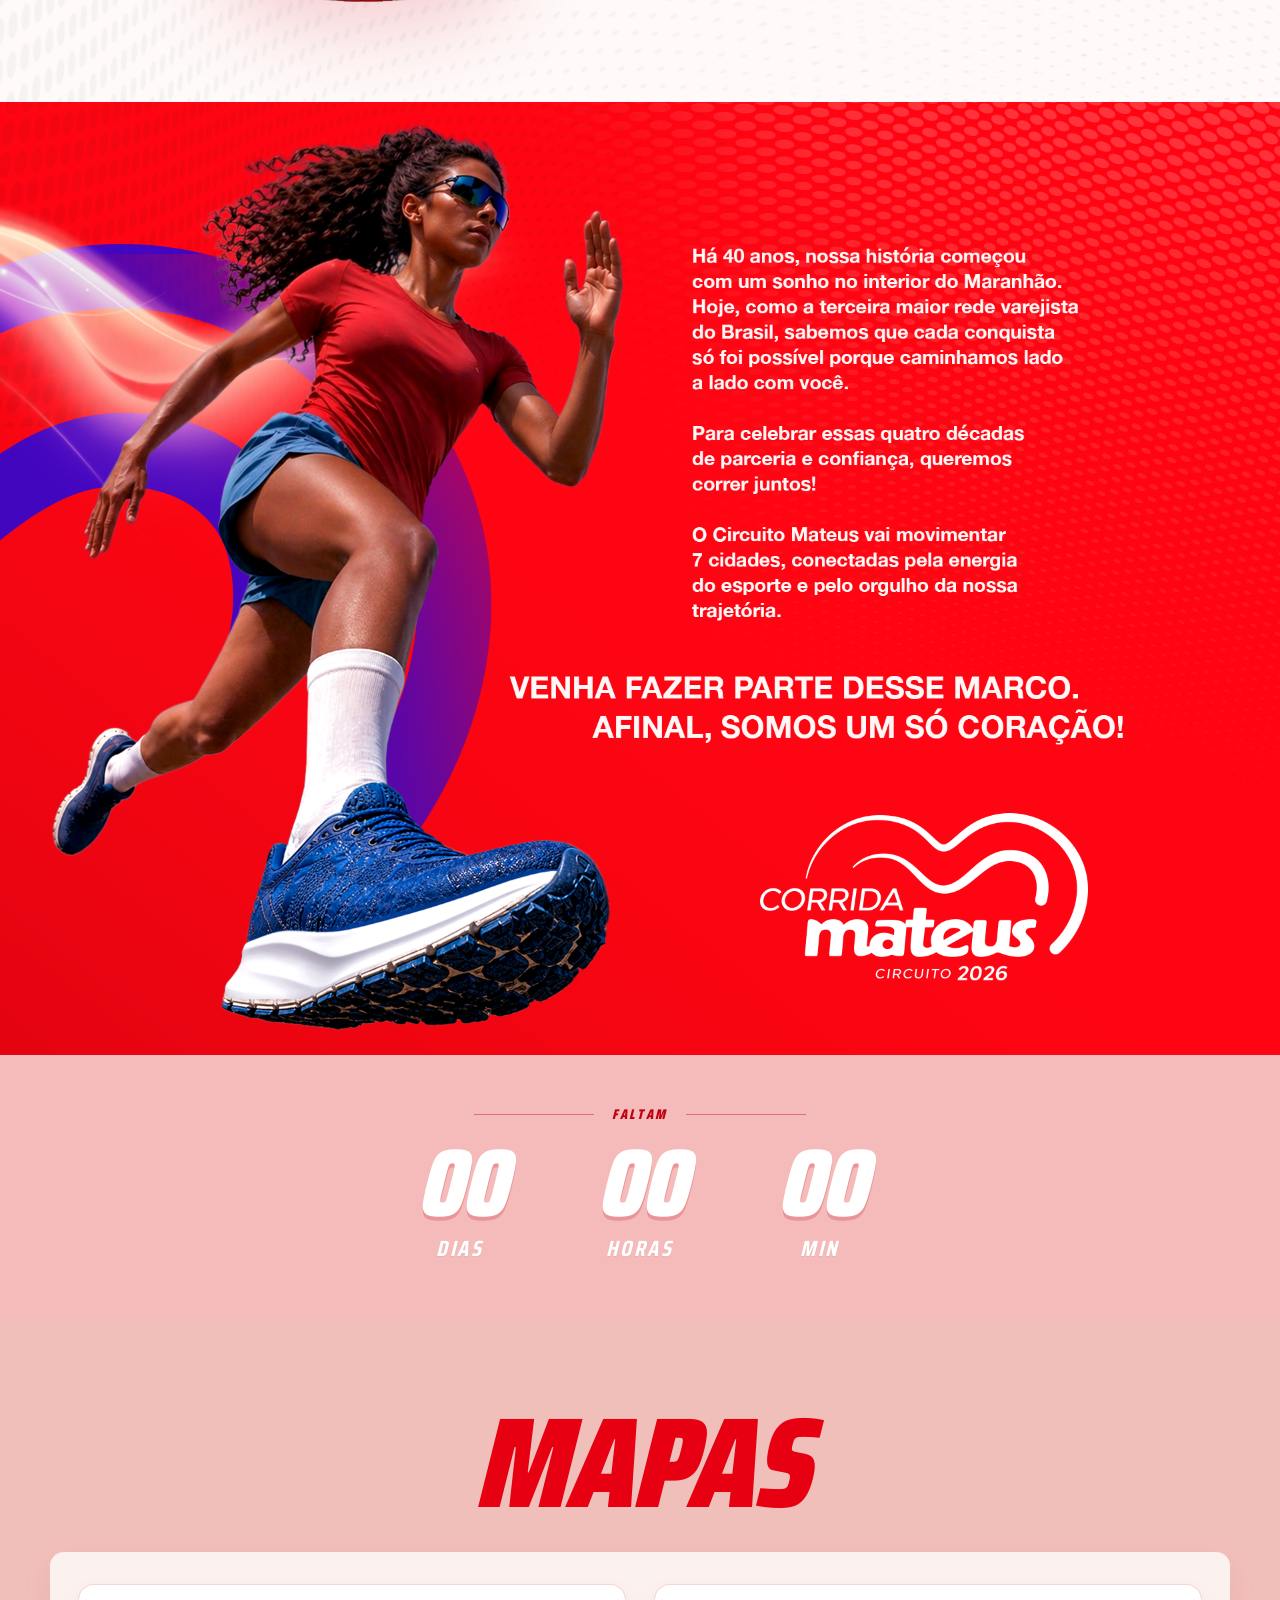
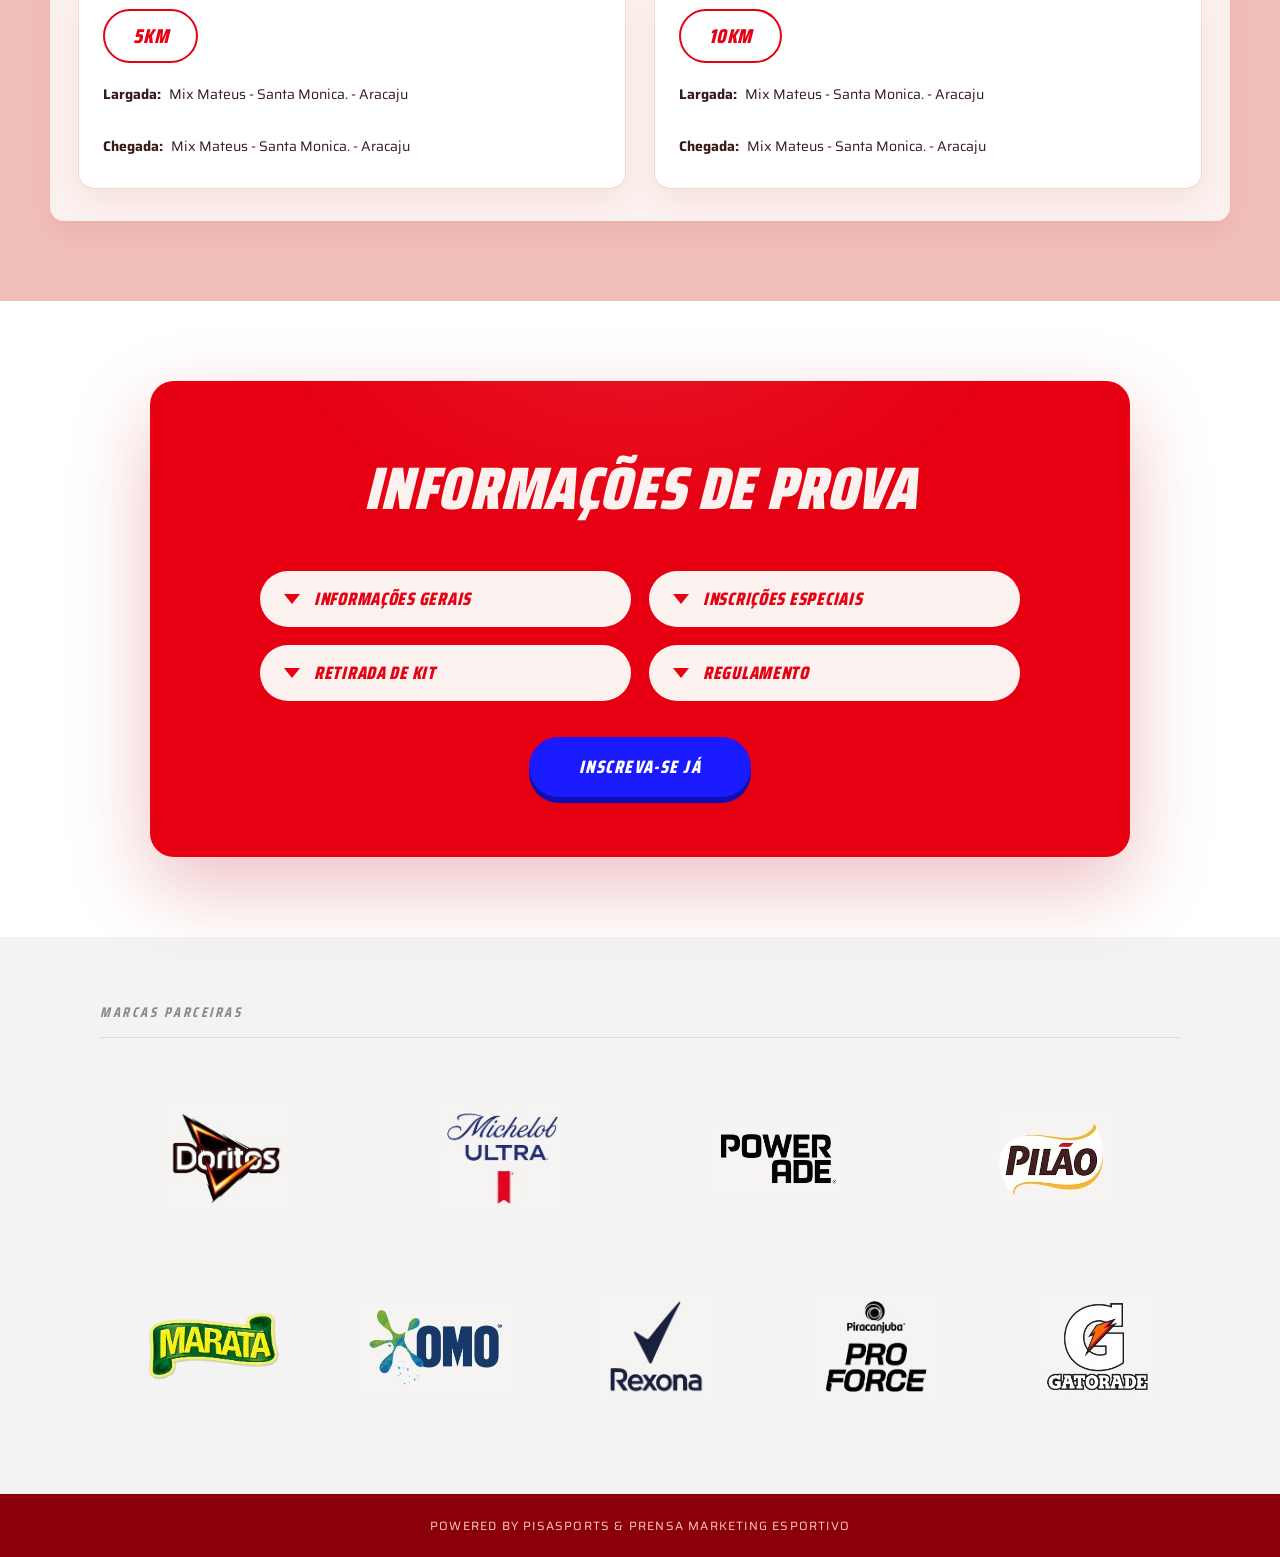
==== commit cce587b5: "Atualizar kit de Aracaju e ocultar etapas futuras. Co-authored-by: Cursor <cursoragent@cursor.com>" ====
--- a/aracaju-landing.html
+++ b/aracaju-landing.html
@@ -94,6 +94,7 @@
       <div class="kit-row">
         <div class="kit-img">
           <img
+            class="kit-aracaju"
             src="assets-aracaju/camisa.png"
             alt="Kit do corredor: camisa, medalha e número de peito"
           />
@@ -222,10 +223,14 @@
             </button>
           </div>
           <div class="info-item-wrap">
-            <button class="info-item" data-panel="p-regul">
+            <a
+              class="info-item"
+              href="assets/docs/regulamento-mateus-etapa-aracaju-2026.pdf"
+              download
+            >
               <span class="chev"></span>
               <span>Regulamento</span>
-            </button>
+            </a>
           </div>
 
           <!-- Panels -->
@@ -252,22 +257,6 @@
           <div class="info-panel" id="p-kit">
             <h4>Retirada de Kit</h4>
             <p>Em breve</p>
-          </div>
-          <div class="info-panel" id="p-regul">
-            <h4>Regulamento</h4>
-            <p>
-              Inscrição individual e intransferível. Idade mínima: 16 anos (5KM)
-              e 18 anos (10KM).
-            </p>
-            <ul>
-              <li>
-                Uso obrigatório do número de peito durante todo o percurso.
-              </li>
-              <li>Hidratação a cada 2 km.</li>
-              <li>
-                Premiação para os 3 primeiros colocados de cada categoria.
-              </li>
-            </ul>
           </div>
         </div>
         <a
@@ -375,6 +364,7 @@
       items.forEach((btn) => {
         btn.addEventListener("click", () => {
           const id = btn.dataset.panel;
+          if (!id) return;
           const panel = document.getElementById(id);
           const open = btn.classList.contains("open");
           items.forEach((b) => b.classList.remove("open"));
--- a/aracaju-landing.css
+++ b/aracaju-landing.css
@@ -132,6 +132,10 @@
     object-fit:contain;
     filter:drop-shadow(0 25px 40px rgba(192,0,15,0.18));
   }
+  .kit-img img.kit-aracaju{
+    width:auto;
+    max-height:608px;
+  }
   .kit-buttons{
     display:flex;flex-direction:column;gap:18px;
     align-items:flex-start;
@@ -380,6 +384,7 @@
     cursor:pointer;
     transition:transform .15s, box-shadow .15s, background .15s;
     text-align:left;
+    text-decoration:none;
     width:100%;
   }
   .info-item:hover{transform:translateY(-1px);box-shadow:0 8px 18px rgba(0,0,0,0.12)}
@@ -493,6 +498,7 @@
     .section-story{background:var(--red)}
     .map-panel{grid-template-columns:1fr}
     .info-grid{grid-template-columns:1fr}
+    .kit-img img.kit-aracaju{max-height:404px}
     .section-partners{padding:44px 24px 52px}
     .partners-grid{grid-template-columns:repeat(2,1fr);gap:18px}
     .partner-logo,
@@ -520,6 +526,7 @@
     .section-kit{padding:34px 10px 42px}
     .kit-row{gap:8px}
     .kit-img img{max-width:230px}
+    .kit-img img.kit-aracaju{max-height:290px}
     .price-pill{padding:9px 10px}
     .price-pill .km{font-size:14px}
     .price-pill .label{font-size:8px}
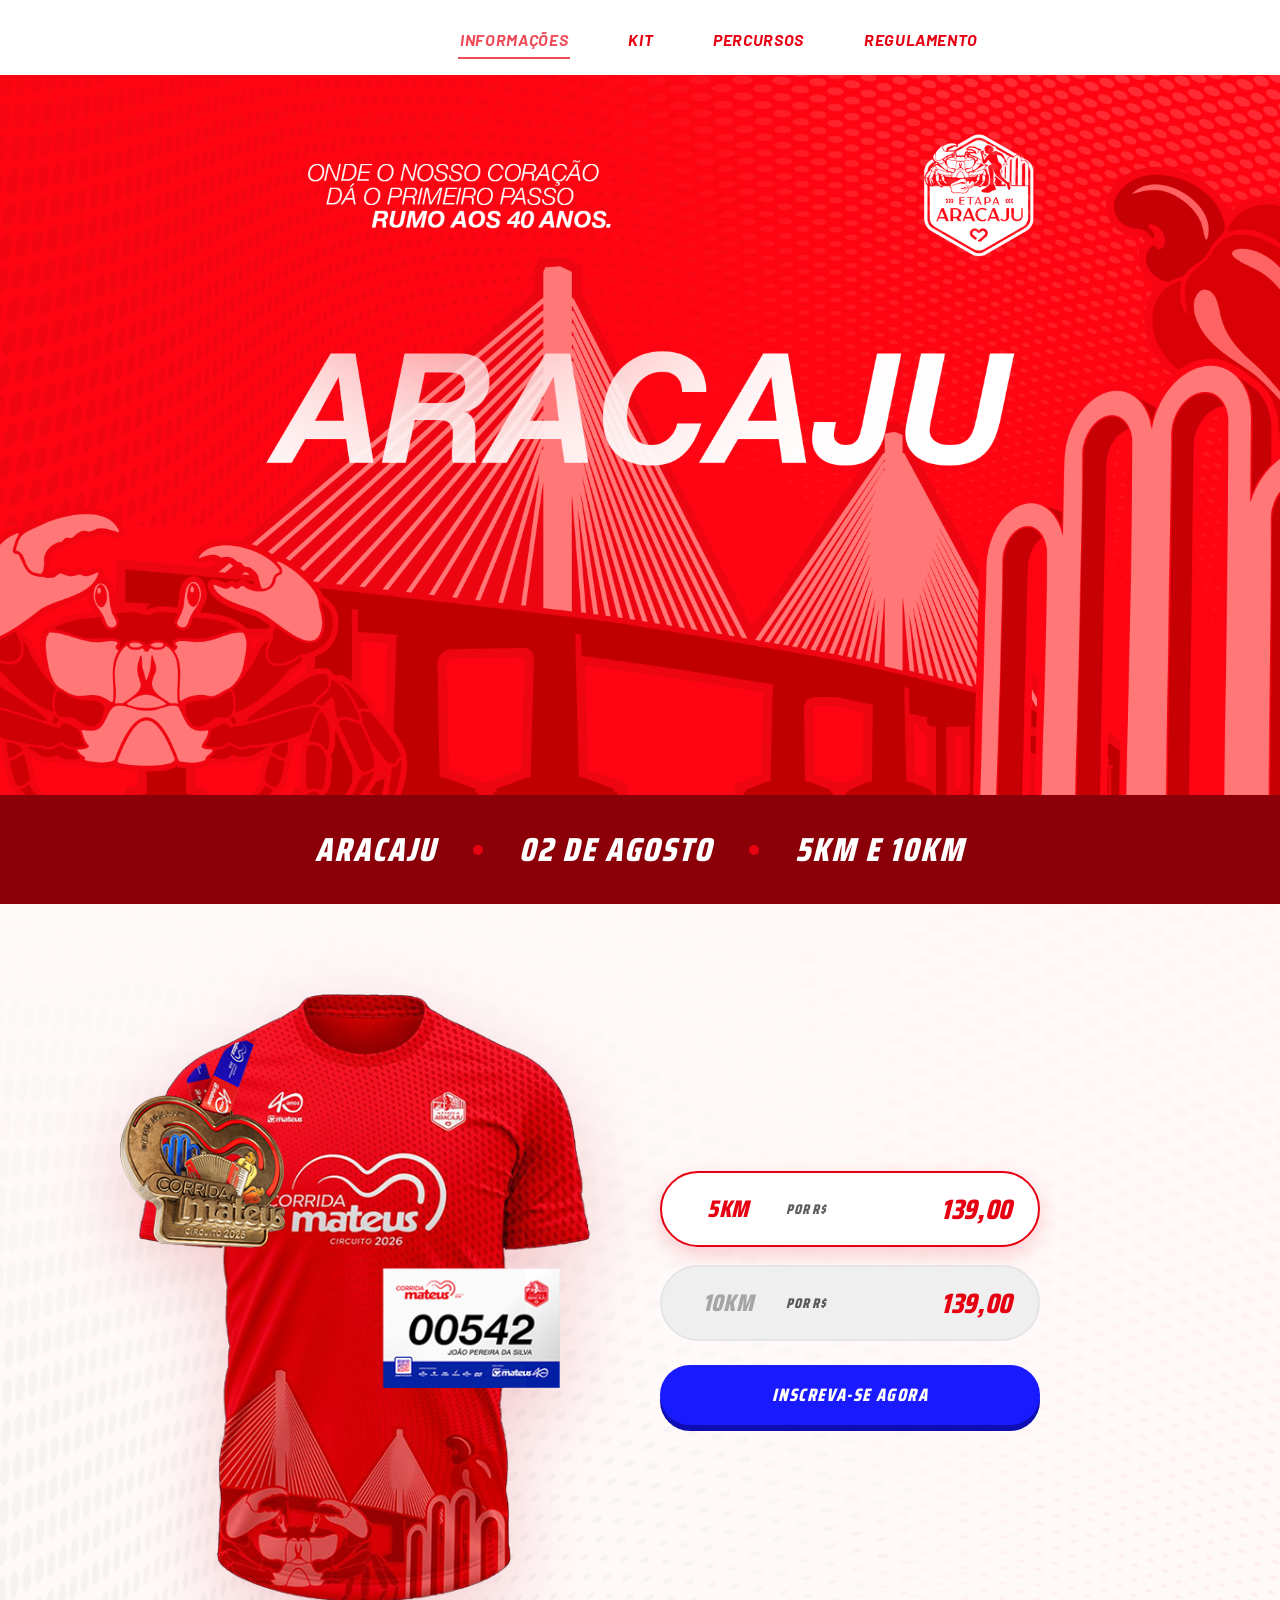
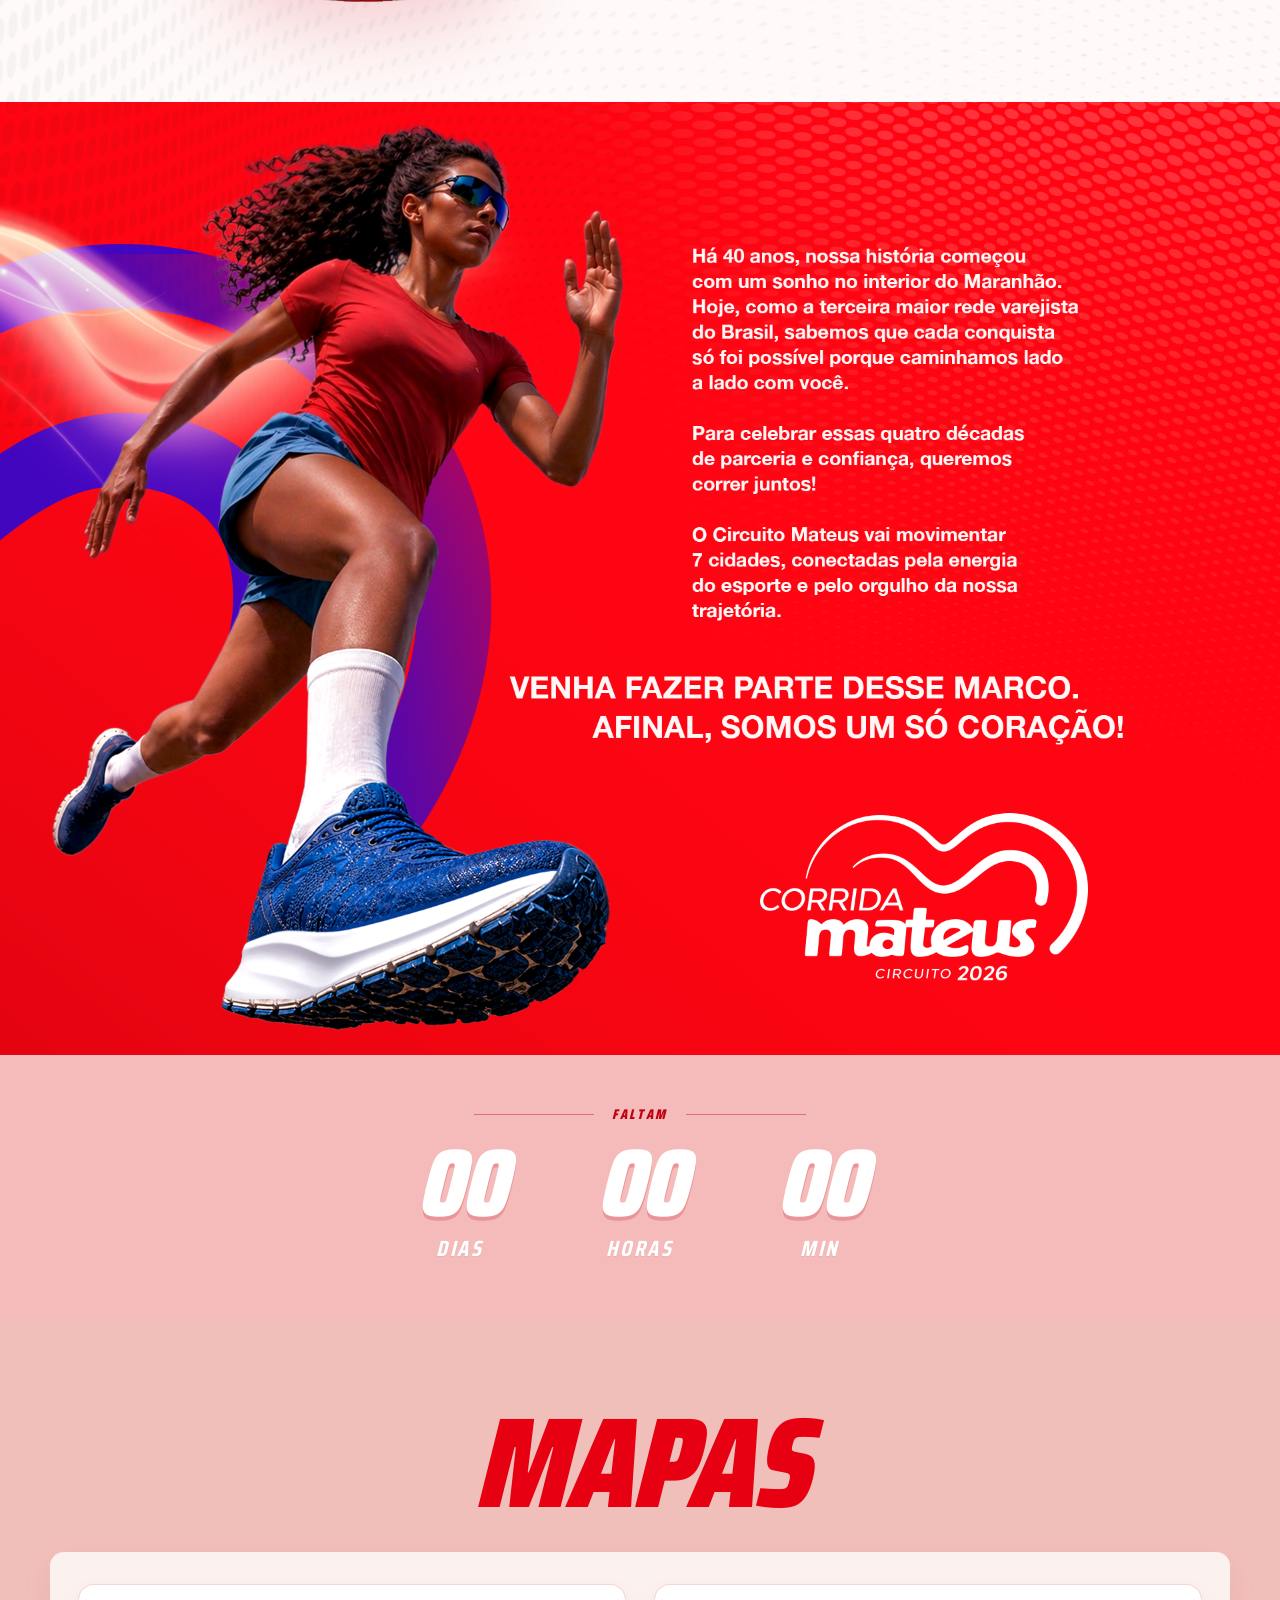
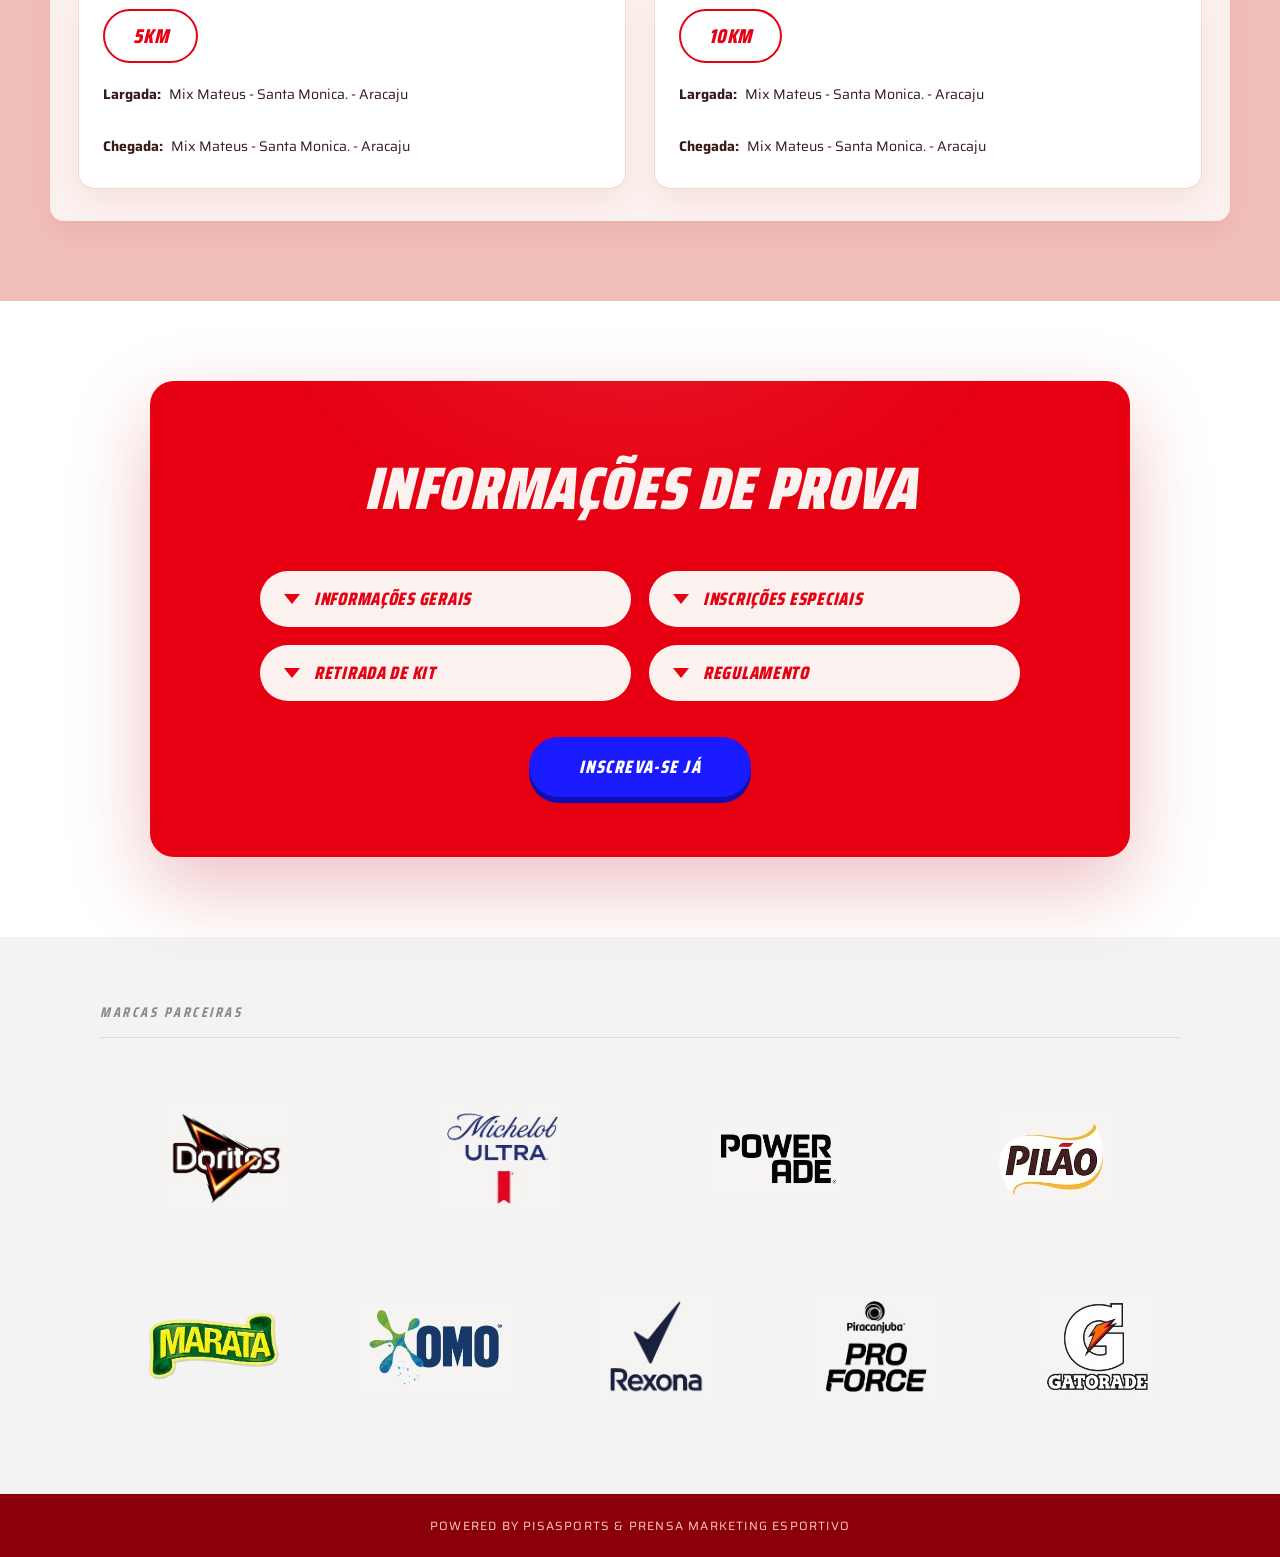
==== commit 8eca0a42: "Atualizar preços de inscrição da etapa Aracaju. Ajusta os valores de 5KM e 10KM de R$ 119,00 para R$" ====
--- a/aracaju-landing.html
+++ b/aracaju-landing.html
@@ -103,16 +103,17 @@
           <button class="price-pill" data-distance="5">
             <span class="km">5KM</span>
             <span class="label">por R$</span>
-            <span class="price">119,00</span>
+            <span class="price">139,00</span>
           </button>
           <button class="price-pill" data-distance="10">
             <span class="km">10KM</span>
             <span class="label">por R$</span>
-            <span class="price">119,00</span>
+            <span class="price">139,00</span>
           </button>
           <a
             class="kit-cta"
             href="https://www.evenyx.com/corrida-mateus-circuito-40-anos-aracaju"
+            data-signup-trigger
             target="_blank"
             rel="noopener noreferrer"
             >Inscreva-se agora</a
@@ -181,10 +182,11 @@
               <div
                 class="strava-embed-placeholder"
                 data-embed-type="route"
-                data-embed-id="3504115241037497728"
+                data-embed-id="3509970634600648952"
                 data-style="standard"
-                data-from-embed="false"
-                data-token="atmaQQcp_-k6nJ0eoQwtG6GPzEb7LgM5JZs1Wp5uVcc"
+                data-map-hash="11.97/-10.91141/-37.04722"
+                data-from-embed="true"
+                data-token="dSX7emzfY_FQwhpRxI6qluFS5R77IVcP6sioekFpMVo"
               ></div>
             </div>
             <div class="row">
@@ -239,9 +241,7 @@
             <p><strong>Data:</strong> 02 de Agosto de 2026</p>
             <p><strong>Local:</strong> Mix Mateus — Santa Mônica — Aracaju</p>
             <p><strong>Horário de largada:</strong> 6h</p>
-            <p>
-              <strong>Modalidades:</strong> Corrida individual 5km e 10km.
-            </p>
+            <p><strong>Modalidades:</strong> Corrida individual 5km e 10km.</p>
           </div>
           <div class="info-panel" id="p-especiais">
             <h4>Inscrições Especiais</h4>
@@ -262,6 +262,7 @@
         <a
           class="info-cta"
           href="https://www.evenyx.com/corrida-mateus-circuito-40-anos-aracaju"
+          data-signup-trigger
           target="_blank"
           rel="noopener noreferrer"
           >Inscreva-se já</a
@@ -313,6 +314,41 @@
     </footer>
 
     <div class="toast" id="toast">Inscrição aberta — redirecionando…</div>
+
+    <div class="signup-modal" id="signup-modal" hidden>
+      <div class="signup-modal__backdrop" data-signup-close></div>
+      <div
+        class="signup-modal__card"
+        role="dialog"
+        aria-modal="true"
+        aria-labelledby="signup-modal-title"
+      >
+        <button
+          class="signup-modal__close"
+          type="button"
+          aria-label="Fechar"
+          data-signup-close
+        >
+          ×
+        </button>
+        <h3 id="signup-modal-title">Escolha sua inscrição</h3>
+        <p>Selecione a modalidade de venda para continuar.</p>
+        <div class="signup-modal__actions">
+          <a
+            href="https://www.evenyx.com/corrida-mateus-circuito-40-anos-aracaju"
+            target="_blank"
+            rel="noopener noreferrer"
+            >Venda Geral</a
+          >
+          <a
+            href="https://www.evenyx.com/corrida-mateus-circuito-40-anos-aracaju-colaborador"
+            target="_blank"
+            rel="noopener noreferrer"
+            >Venda Colaborador</a
+          >
+        </div>
+      </div>
+    </div>
 
     <script src="https://strava-embeds.com/embed.js"></script>
     <script>
@@ -387,6 +423,30 @@
           clearTimeout(toastTimer);
           toastTimer = setTimeout(() => toast.classList.remove("show"), 1800);
         });
+      });
+
+      const signupModal = document.getElementById("signup-modal");
+      function openSignupModal() {
+        signupModal.hidden = false;
+        document.body.classList.add("modal-open");
+      }
+      function closeSignupModal() {
+        signupModal.hidden = true;
+        document.body.classList.remove("modal-open");
+      }
+      document.querySelectorAll("[data-signup-trigger]").forEach((trigger) => {
+        trigger.addEventListener("click", (event) => {
+          event.preventDefault();
+          openSignupModal();
+        });
+      });
+      document.querySelectorAll("[data-signup-close]").forEach((trigger) => {
+        trigger.addEventListener("click", closeSignupModal);
+      });
+      document.addEventListener("keydown", (event) => {
+        if (event.key === "Escape" && !signupModal.hidden) {
+          closeSignupModal();
+        }
       });
 
       // ---------- Active nav link on scroll ----------
--- a/aracaju-landing.css
+++ b/aracaju-landing.css
@@ -479,6 +479,85 @@
     box-shadow:0 12px 30px rgba(0,0,0,0.25);
   }
   .toast.show{opacity:1;transform:translateX(-50%) translateY(0)}
+
+  /* ---------- SIGNUP OPTIONS MODAL ---------- */
+  body.modal-open{overflow:hidden}
+  .signup-modal[hidden]{display:none}
+  .signup-modal{
+    position:fixed;
+    inset:0;
+    z-index:200;
+    display:grid;
+    place-items:center;
+    padding:24px;
+  }
+  .signup-modal__backdrop{
+    position:absolute;
+    inset:0;
+    background:rgba(0,0,0,0.58);
+  }
+  .signup-modal__card{
+    position:relative;
+    width:min(460px,100%);
+    background:#FBF1EE;
+    border-radius:24px;
+    padding:34px 28px 30px;
+    text-align:center;
+    box-shadow:0 28px 80px rgba(0,0,0,0.35);
+    font-family:'Saira',sans-serif;
+    color:#3A1A1A;
+  }
+  .signup-modal__close{
+    position:absolute;
+    top:12px;
+    right:14px;
+    border:0;
+    background:transparent;
+    color:var(--red);
+    font-size:30px;
+    line-height:1;
+    cursor:pointer;
+  }
+  .signup-modal__card h3{
+    margin:0 0 8px;
+    font-family:'Saira Condensed',sans-serif;
+    font-style:italic;
+    font-weight:900;
+    font-size:32px;
+    letter-spacing:0.04em;
+    text-transform:uppercase;
+    color:var(--red);
+  }
+  .signup-modal__card p{
+    margin:0 0 24px;
+    font-size:15px;
+  }
+  .signup-modal__actions{
+    display:grid;
+    gap:12px;
+  }
+  .signup-modal__actions a{
+    display:flex;
+    align-items:center;
+    justify-content:center;
+    min-height:52px;
+    border-radius:999px;
+    background:var(--blue);
+    color:#fff;
+    font-family:'Saira Condensed',sans-serif;
+    font-style:italic;
+    font-weight:800;
+    font-size:18px;
+    letter-spacing:0.08em;
+    text-transform:uppercase;
+    text-decoration:none;
+    box-shadow:0 5px 0 #0e0eb3;
+    transition:transform .15s, box-shadow .15s;
+  }
+  .signup-modal__actions a:hover{
+    transform:translateY(-1px);
+    box-shadow:0 8px 22px rgba(26,26,255,0.5);
+  }
 
   /* responsive */
   @media (max-width: 900px){
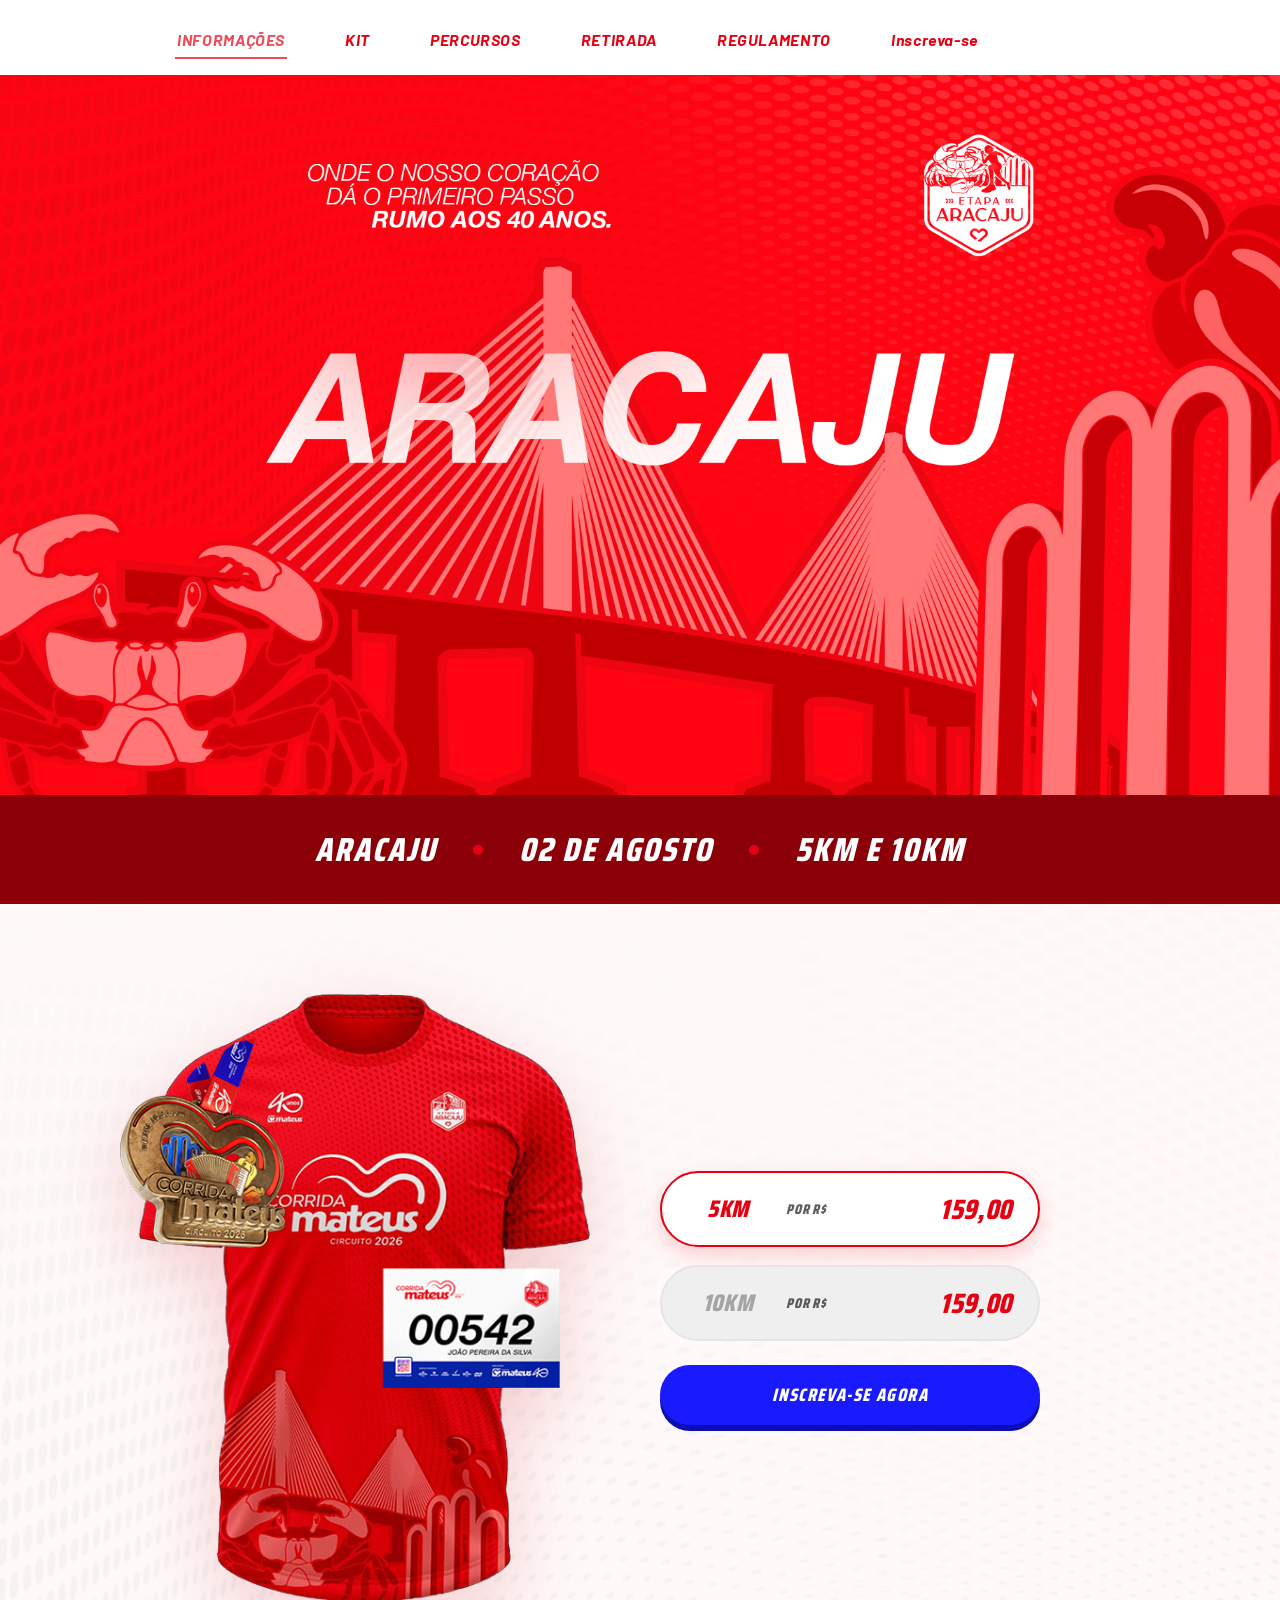
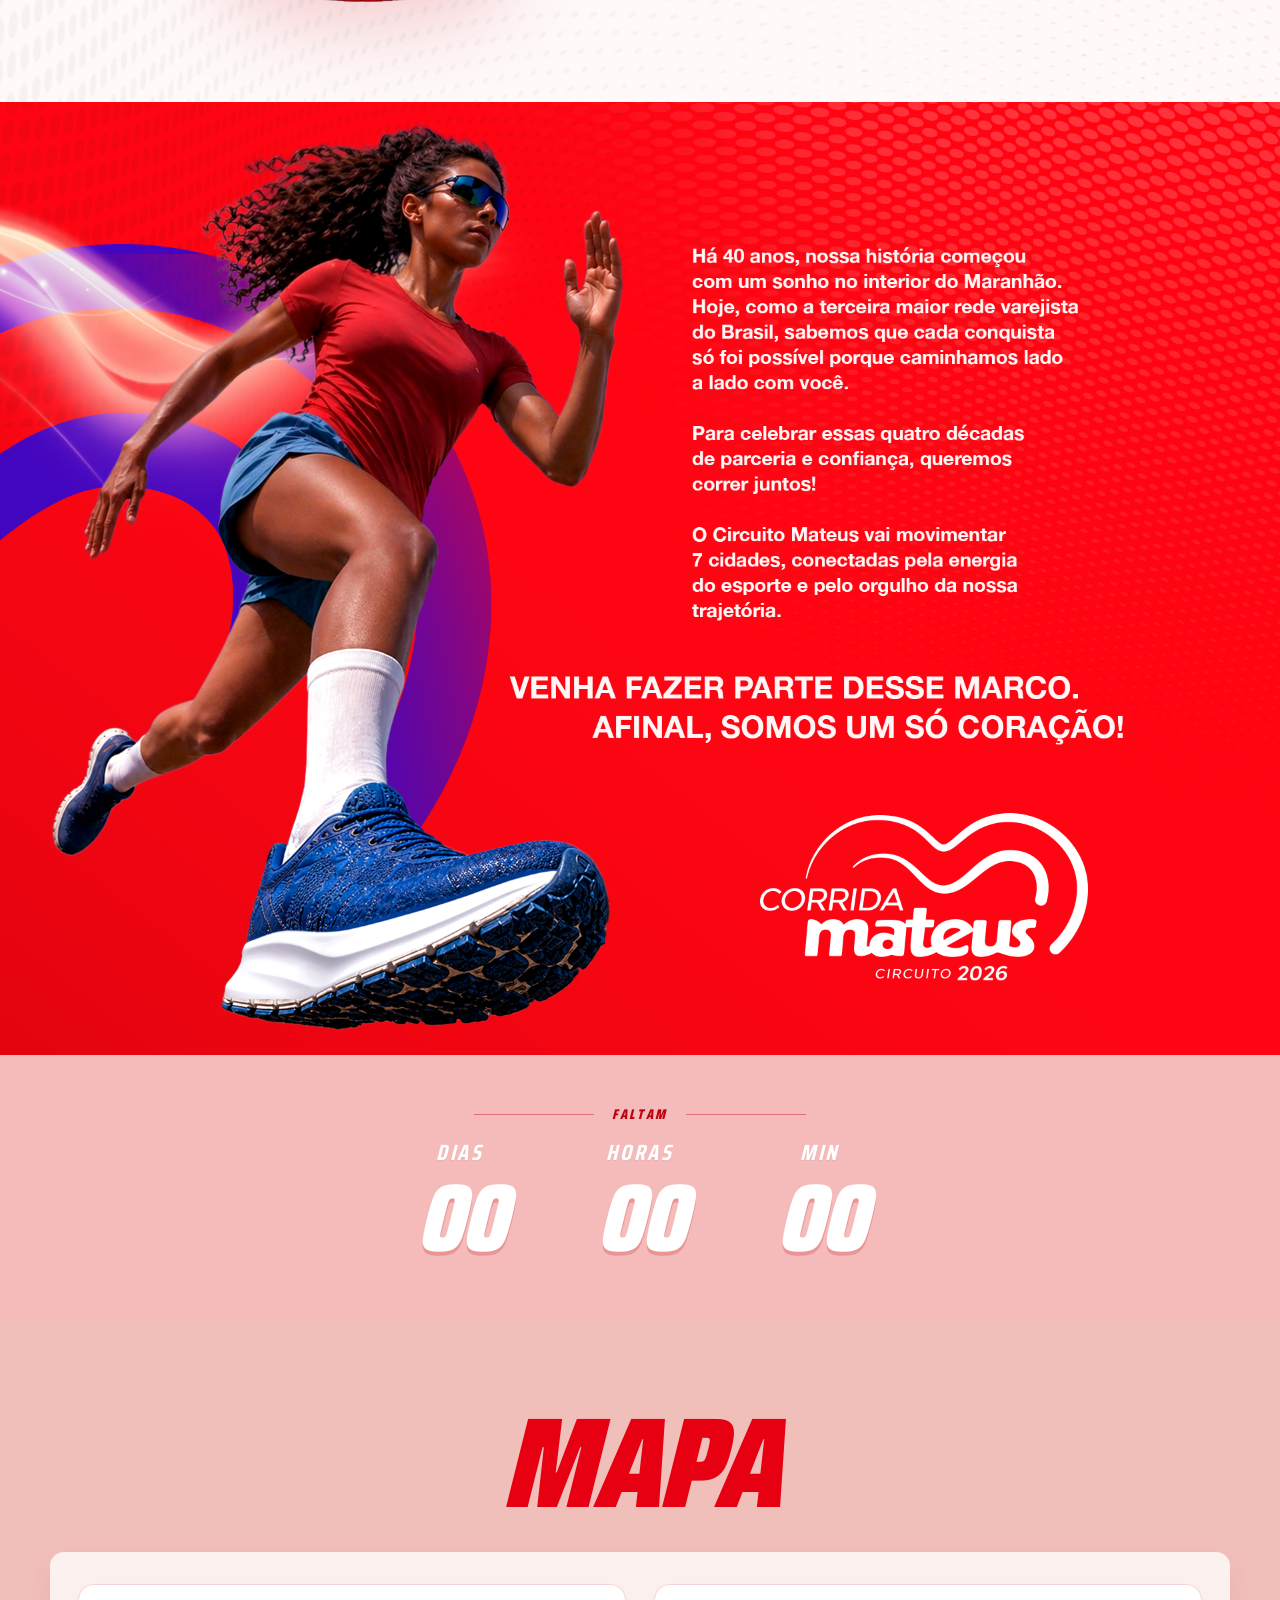
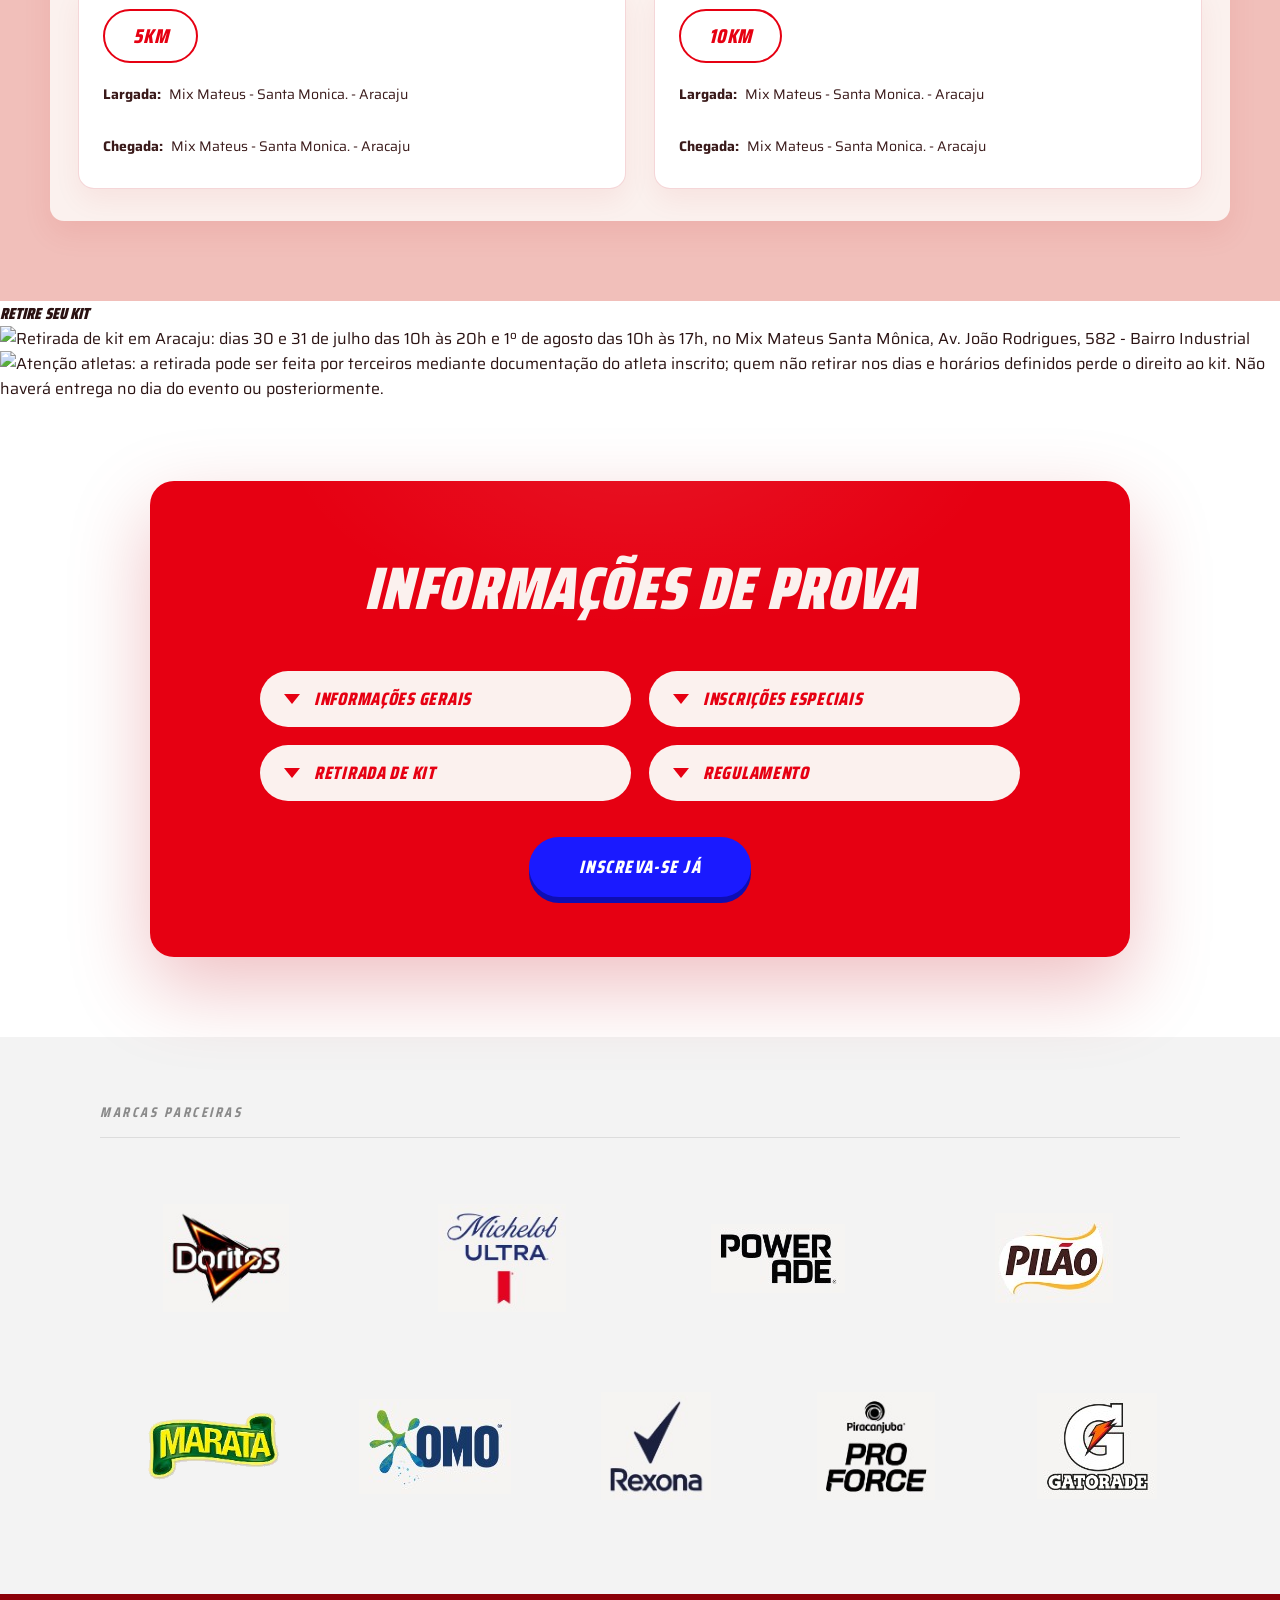
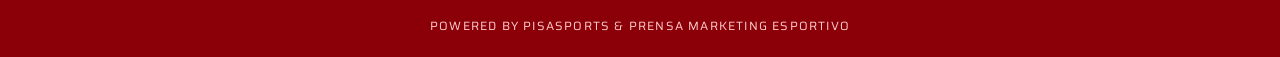
==== commit 97cdc7a8: "Adicionar Facebook Pixel no hub e nas landings de etapa." ====
--- a/aracaju-landing.html
+++ b/aracaju-landing.html
@@ -4,6 +4,35 @@
     <meta charset="UTF-8" />
     <meta name="viewport" content="width=device-width, initial-scale=1.0" />
     <title>Etapa Aracaju — Corrida Mateus 2026</title>
+    <!-- Facebook Pixel Code -->
+    <script>
+      !(function (f, b, e, v, n, t, s) {
+        if (f.fbq) return;
+        n = f.fbq = function () {
+          n.callMethod
+            ? n.callMethod.apply(n, arguments)
+            : n.queue.push(arguments);
+        };
+        if (!f._fbq) f._fbq = n;
+        n.push = n;
+        n.loaded = !0;
+        n.version = "2.0";
+        n.queue = [];
+        t = b.createElement(e);
+        t.async = !0;
+        t.src = v;
+        s = b.getElementsByTagName(e)[0];
+        s.parentNode.insertBefore(t, s);
+      })(
+        window,
+        document,
+        "script",
+        "https://connect.facebook.net/en_US/fbevents.js",
+      );
+      fbq("init", "1776011206615736");
+      fbq("track", "PageView");
+    </script>
+    <!-- End Facebook Pixel Code -->
     <script>
       // Preview-auth: when the iframe URL has a ?t=... token, relative asset URLs lose it
       // on resolution and 401. Reapply it to every asset URL we generate.
@@ -61,14 +90,31 @@
     <link rel="apple-touch-icon" href="assets/apple-touch-icon.png" />
     <link rel="stylesheet" href="aracaju-landing.css" />
   </head>
-  <body>
+  <body class="page-city">
+    <noscript
+      ><img
+        height="1"
+        width="1"
+        style="display: none"
+        src="https://www.facebook.com/tr?id=1776011206615736&amp;ev=PageView&amp;noscript=1"
+        alt=""
+    /></noscript>
     <!-- ============ NAV ============ -->
     <header class="topbar" data-screen-label="Nav">
       <nav class="nav" aria-label="Primária">
         <a href="#informacoes">INFORMAÇÕES</a>
         <a href="#kit">KIT</a>
         <a href="#percursos">PERCURSOS</a>
+        <a href="#retirada">RETIRADA</a>
         <a href="#regulamento">REGULAMENTO</a>
+        <a
+          class="nav-cta"
+          href="https://www.evenyx.com/corrida-mateus-circuito-40-anos-aracaju"
+          data-signup-trigger
+          target="_blank"
+          rel="noopener noreferrer"
+          >Inscreva-se</a
+        >
       </nav>
     </header>
 
@@ -103,12 +149,12 @@
           <button class="price-pill" data-distance="5">
             <span class="km">5KM</span>
             <span class="label">por R$</span>
-            <span class="price">139,00</span>
+            <span class="price">159,00</span>
           </button>
           <button class="price-pill" data-distance="10">
             <span class="km">10KM</span>
             <span class="label">por R$</span>
-            <span class="price">139,00</span>
+            <span class="price">159,00</span>
           </button>
           <a
             class="kit-cta"
@@ -135,16 +181,16 @@
       <div class="countdown-label"><span>FALTAM</span></div>
       <div class="countdown-row">
         <div class="cd-unit">
+          <div class="label">Dias</div>
           <div class="value" id="cd-days">00</div>
-          <div class="label">Dias</div>
         </div>
         <div class="cd-unit">
+          <div class="label">Horas</div>
           <div class="value" id="cd-hours">00</div>
-          <div class="label">Horas</div>
         </div>
         <div class="cd-unit">
+          <div class="label">Min</div>
           <div class="value" id="cd-mins">00</div>
-          <div class="label">Min</div>
         </div>
       </div>
     </section>
@@ -152,7 +198,7 @@
     <!-- ============ MAP ============ -->
     <section class="section-map" id="percursos" data-screen-label="06 Mapa">
       <div class="map-wrap">
-        <div class="map-title display display-up">Mapas</div>
+        <div class="map-title display display-up">Mapa</div>
         <div class="map-panel">
           <div class="map-route">
             <span class="map-tab">5KM</span>
@@ -197,11 +243,30 @@
       </div>
     </section>
 
+    <!-- ============ RETIRADA DE KIT ============ -->
+    <section class="section-pickup" id="retirada" data-screen-label="07 Retirada de Kit">
+      <div class="pickup-wrap">
+        <div class="pickup-title display display-up">Retire seu kit</div>
+        <div class="pickup-images">
+          <img
+            src="assets-aracaju/retirada-kit-1.png"
+            alt="Retirada de kit em Aracaju: dias 30 e 31 de julho das 10h às 20h e 1º de agosto das 10h às 17h, no Mix Mateus Santa Mônica, Av. João Rodrigues, 582 - Bairro Industrial"
+            loading="lazy"
+          />
+          <img
+            src="assets-aracaju/retirada-kit-2.png"
+            alt="Atenção atletas: a retirada pode ser feita por terceiros mediante documentação do atleta inscrito; quem não retirar nos dias e horários definidos perde o direito ao kit. Não haverá entrega no dia do evento ou posteriormente."
+            loading="lazy"
+          />
+        </div>
+      </div>
+    </section>
+
     <!-- ============ INFO PROVA ============ -->
     <section
       class="section-info"
       id="regulamento"
-      data-screen-label="07 Informações de Prova"
+      data-screen-label="08 Informações de Prova"
     >
       <div class="info-card">
         <h2 class="info-title">Informações de Prova</h2>
@@ -227,7 +292,7 @@
           <div class="info-item-wrap">
             <a
               class="info-item"
-              href="assets/docs/regulamento-mateus-etapa-aracaju-2026.pdf"
+              href="assets/docs/regulamento-aracaju-2026.pdf"
               download
             >
               <span class="chev"></span>
@@ -256,7 +321,23 @@
           </div>
           <div class="info-panel" id="p-kit">
             <h4>Retirada de Kit</h4>
-            <p>Em breve</p>
+            <p>
+              <strong>Dias:</strong> 30 e 31 de julho (10h às 20h) e 1º de
+              agosto (10h às 17h)
+            </p>
+            <p>
+              <strong>Local:</strong> Mix Mateus Santa Mônica — Av. João
+              Rodrigues, 582 — Bairro Industrial
+            </p>
+            <p>
+              A retirada pode ser feita por terceiros, desde que seja
+              apresentada a documentação do atleta inscrito.
+            </p>
+            <p>
+              O atleta que não retirar o kit nos dias e horários definidos
+              perderá o direito de recebê-lo. Não haverá entrega no dia do
+              evento ou posteriormente.
+            </p>
           </div>
         </div>
         <a
@@ -270,7 +351,7 @@
       </div>
     </section>
 
-    <section class="section-partners" data-screen-label="08 Parceiros">
+    <section class="section-partners" data-screen-label="09 Parceiros">
       <div class="partners-wrap">
         <div class="partners-title">Marcas Parceiras</div>
         <div class="partners-grid">
@@ -309,7 +390,7 @@
     </section>
 
     <!-- ============ FOOTER ============ -->
-    <footer class="footer" data-screen-label="09 Footer">
+    <footer class="footer" data-screen-label="10 Footer">
       Powered by PisaSports &amp; Prensa Marketing Esportivo
     </footer>
 
@@ -451,11 +532,15 @@
 
       // ---------- Active nav link on scroll ----------
       const navLinks = document.querySelectorAll(".nav a");
-      const sections = ["informacoes", "kit", "percursos", "regulamento"].map(
-        (id) => document.getElementById(id),
-      );
+      const sections = [
+        "informacoes",
+        "kit",
+        "percursos",
+        "retirada",
+        "regulamento",
+      ].map((id) => document.getElementById(id));
       function syncNav() {
-        const y = window.scrollY + 120;
+        const y = window.scrollY + 80;
         let activeId = sections[0]?.id;
         for (const s of sections) {
           if (s && s.offsetTop <= y) activeId = s.id;
@@ -470,7 +555,8 @@
       window.addEventListener("scroll", syncNav, { passive: true });
       syncNav();
 
-      // smooth anchor scroll
+      // smooth anchor scroll — positive extra scrolls further into the section
+      const NAV_SCROLL_EXTRA = 48;
       navLinks.forEach((a) =>
         a.addEventListener("click", (e) => {
           const href = a.getAttribute("href");
@@ -478,7 +564,10 @@
             e.preventDefault();
             const el = document.querySelector(href);
             if (el) {
-              window.scrollTo({ top: el.offsetTop - 60, behavior: "smooth" });
+              window.scrollTo({
+                top: Math.max(0, el.offsetTop + NAV_SCROLL_EXTRA),
+                behavior: "smooth",
+              });
             }
           }
         }),
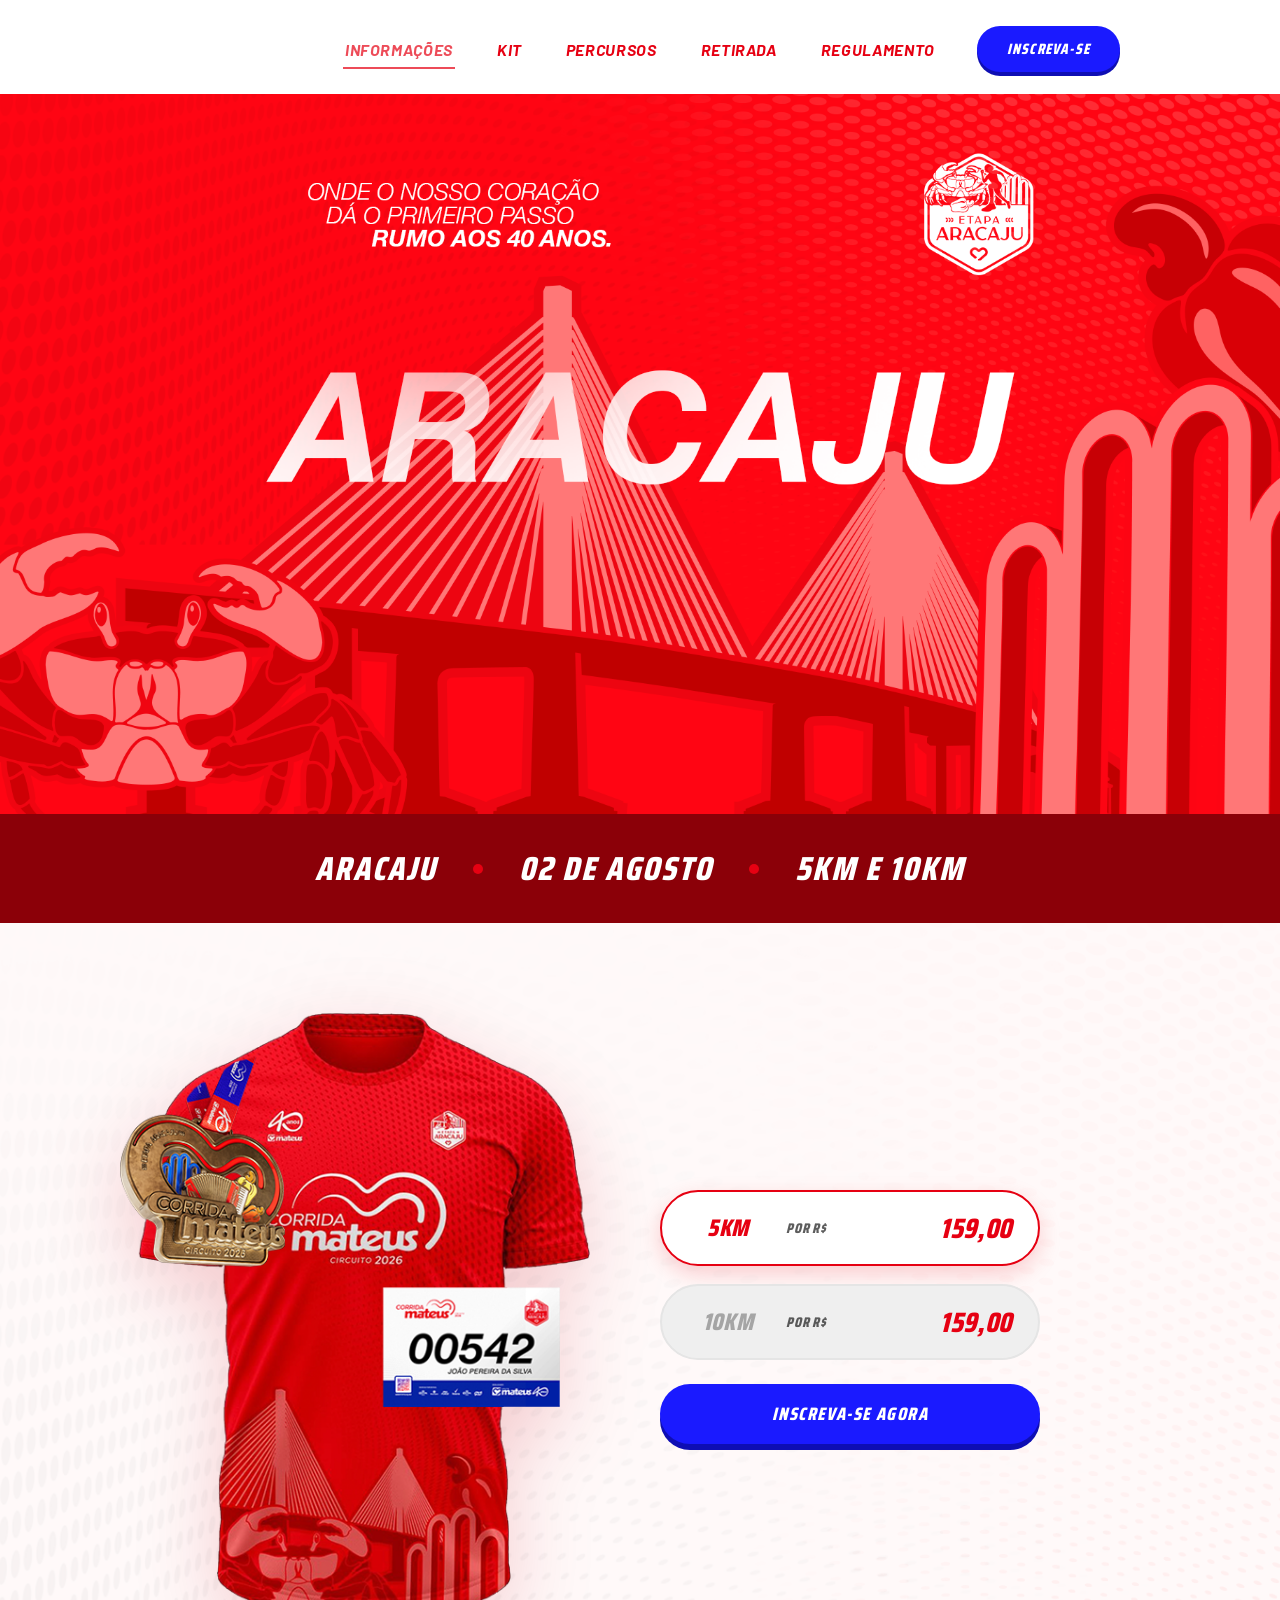
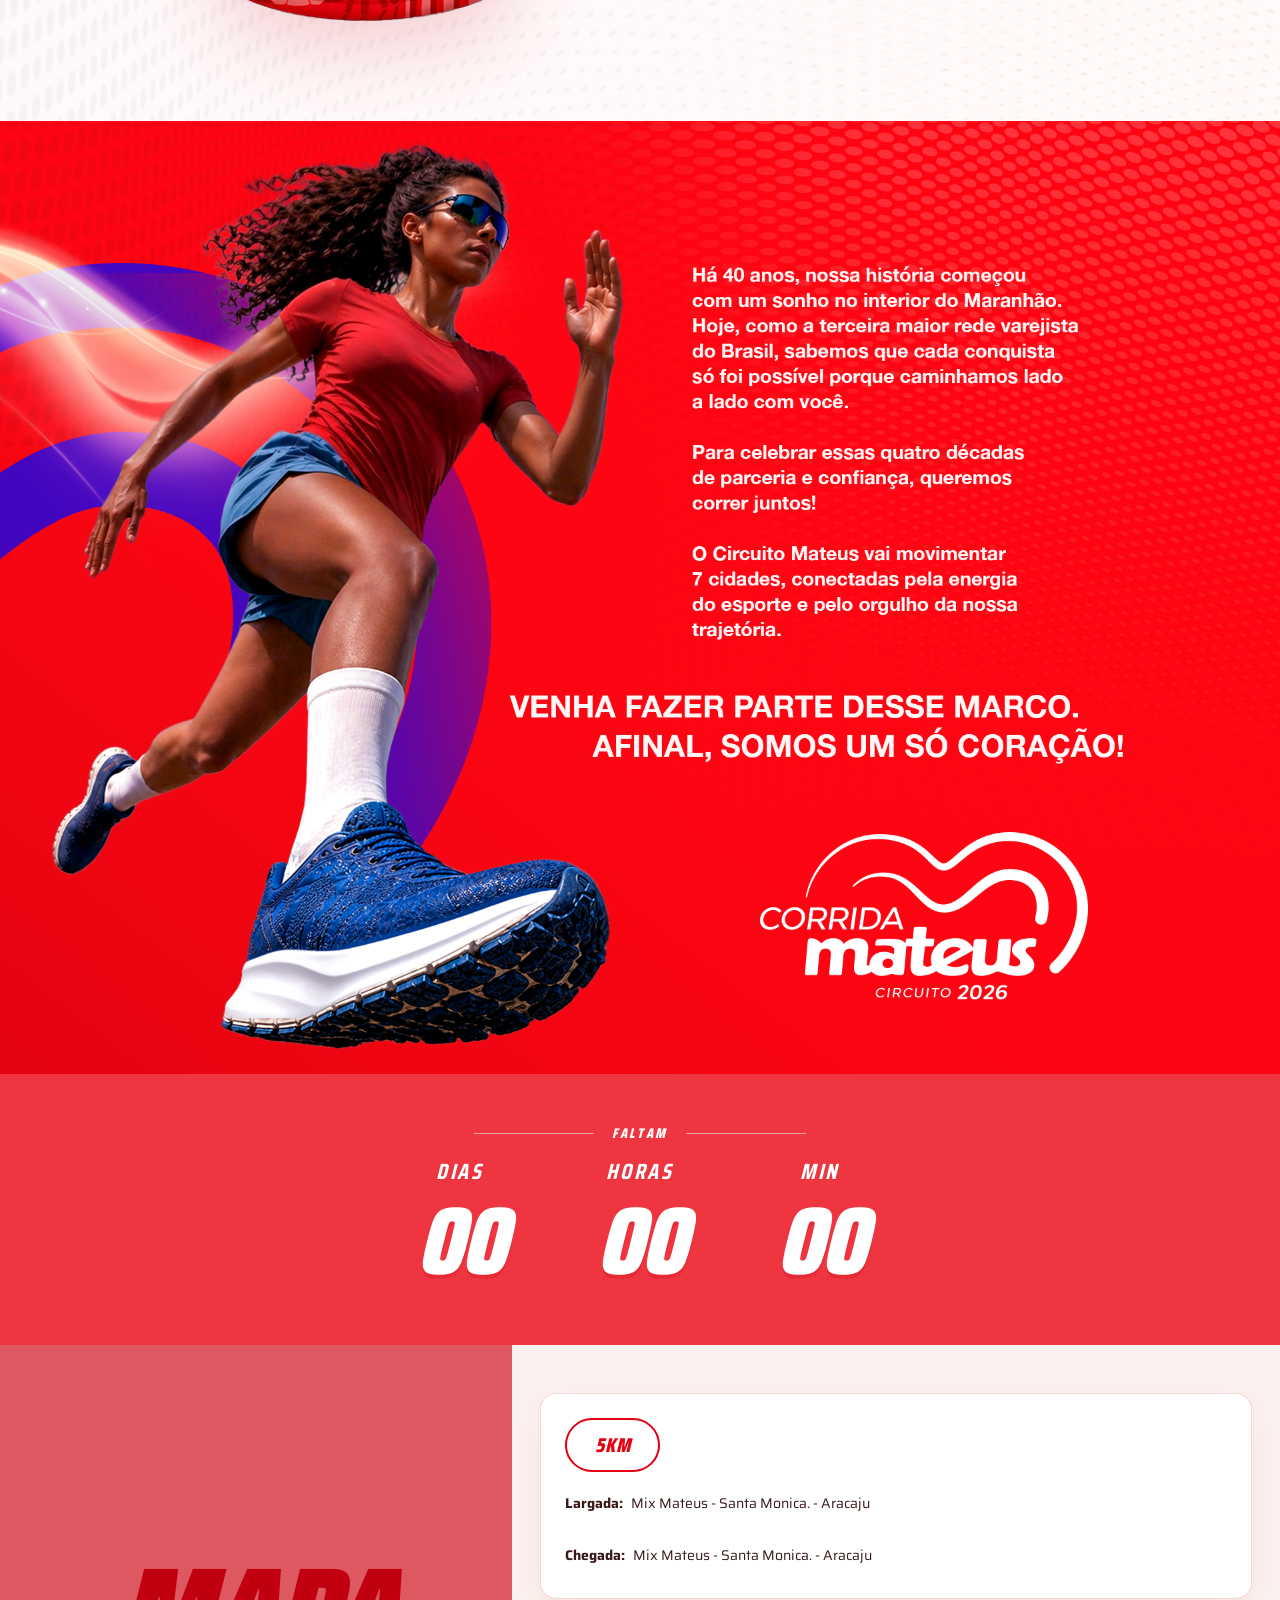
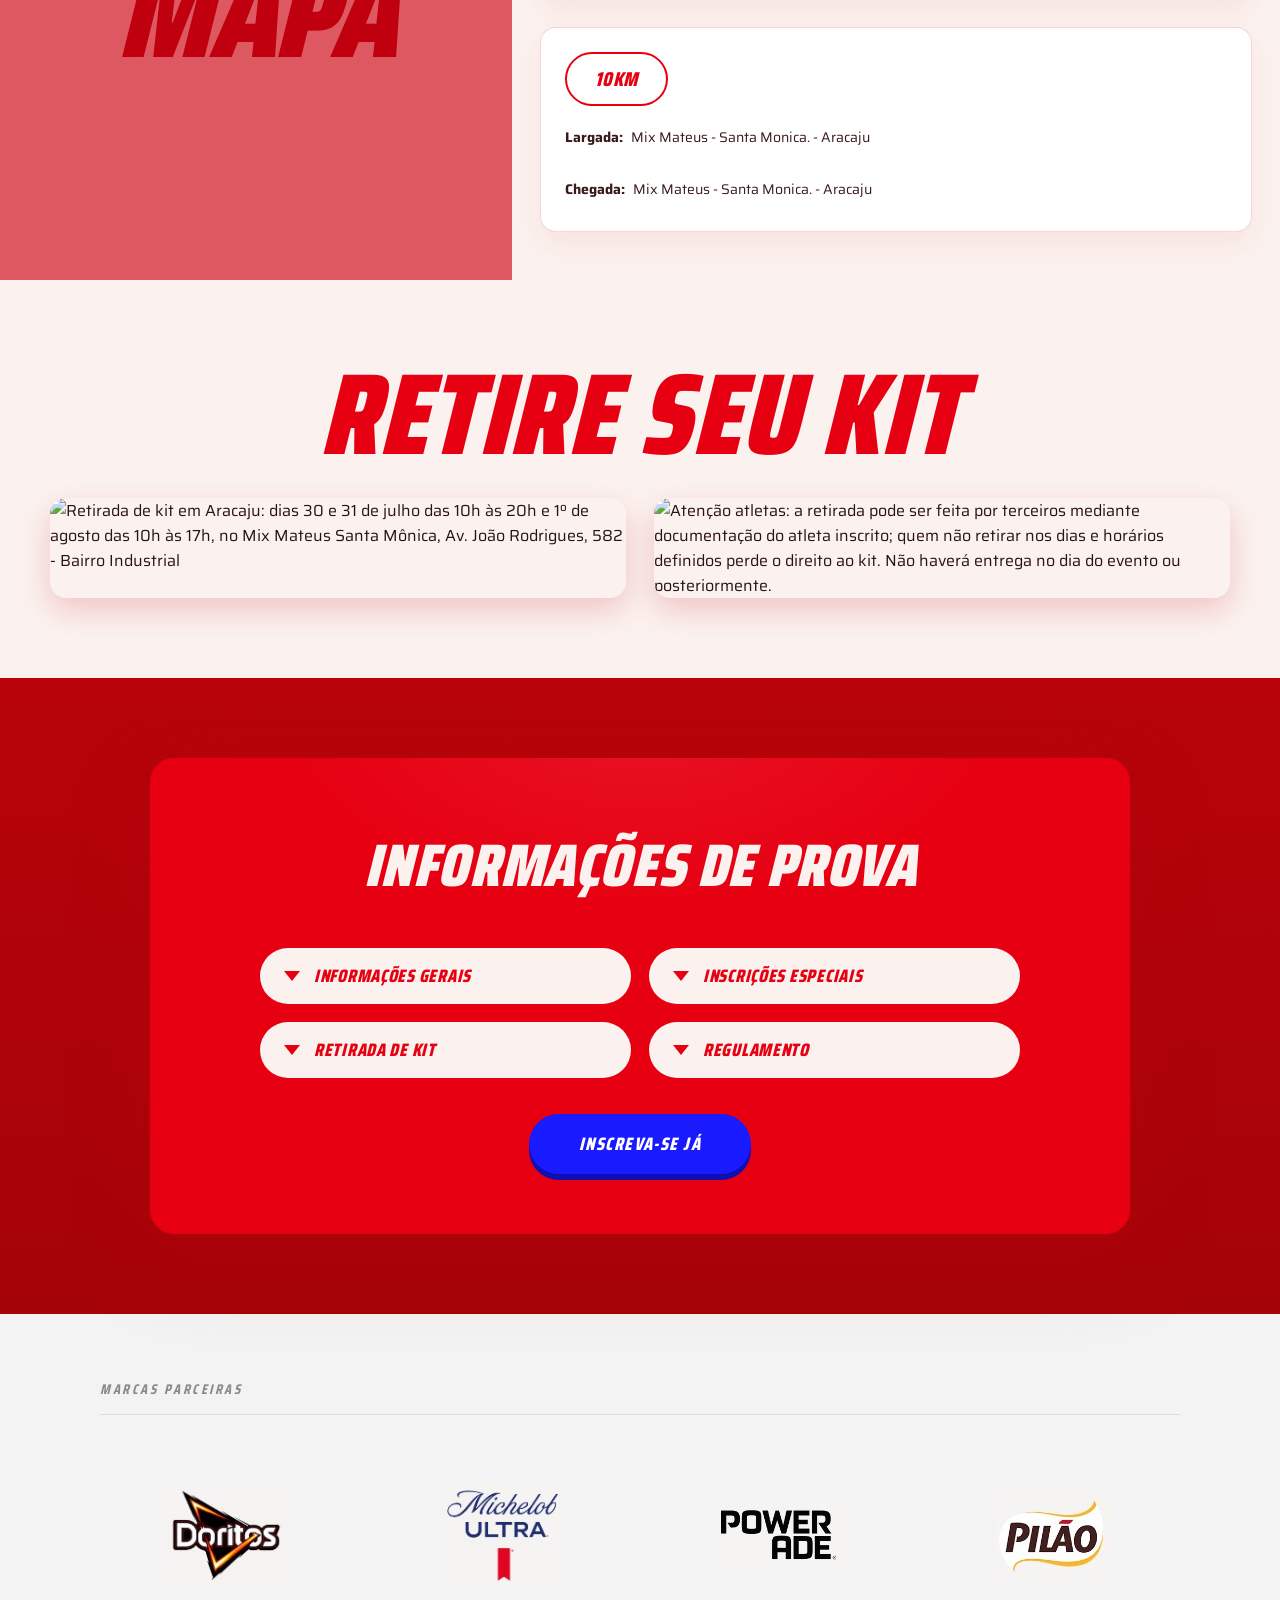
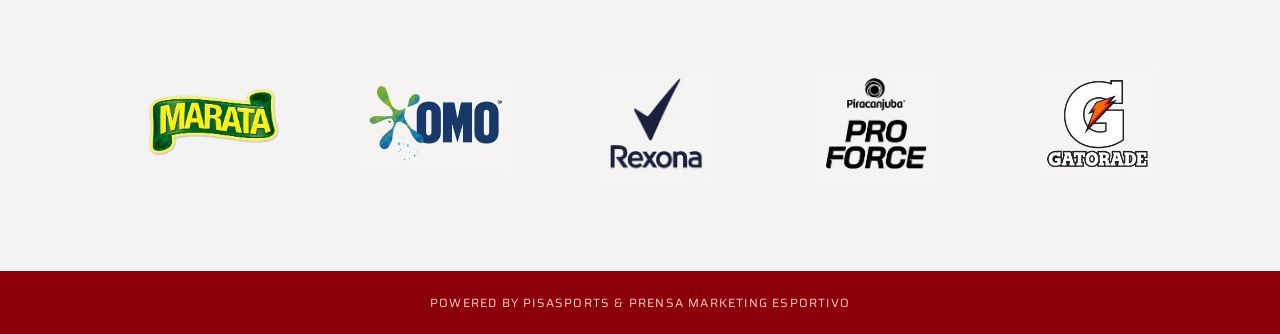
==== commit 16083e06: "Merge fix/pixel-strong-labels: corrigir supressão do PageView nas landings." ====
--- a/aracaju-landing.html
+++ b/aracaju-landing.html
@@ -203,7 +203,7 @@
           <div class="map-route">
             <span class="map-tab">5KM</span>
             <div class="row">
-              <strong>Largada:</strong> Mix Mateus - Santa Monica. - Aracaju
+              <b>Largada:</b> Mix Mateus - Santa Monica. - Aracaju
             </div>
             <div class="map-embed">
               <div
@@ -216,13 +216,13 @@
               ></div>
             </div>
             <div class="row">
-              <strong>Chegada:</strong> Mix Mateus - Santa Monica. - Aracaju
+              <b>Chegada:</b> Mix Mateus - Santa Monica. - Aracaju
             </div>
           </div>
           <div class="map-route">
             <span class="map-tab">10KM</span>
             <div class="row">
-              <strong>Largada:</strong> Mix Mateus - Santa Monica. - Aracaju
+              <b>Largada:</b> Mix Mateus - Santa Monica. - Aracaju
             </div>
             <div class="map-embed">
               <div
@@ -236,7 +236,7 @@
               ></div>
             </div>
             <div class="row">
-              <strong>Chegada:</strong> Mix Mateus - Santa Monica. - Aracaju
+              <b>Chegada:</b> Mix Mateus - Santa Monica. - Aracaju
             </div>
           </div>
         </div>
@@ -303,10 +303,10 @@
           <!-- Panels -->
           <div class="info-panel" id="p-gerais">
             <h4>Informações Gerais</h4>
-            <p><strong>Data:</strong> 02 de Agosto de 2026</p>
-            <p><strong>Local:</strong> Mix Mateus — Santa Mônica — Aracaju</p>
-            <p><strong>Horário de largada:</strong> 6h</p>
-            <p><strong>Modalidades:</strong> Corrida individual 5km e 10km.</p>
+            <p><b>Data:</b> 02 de Agosto de 2026</p>
+            <p><b>Local:</b> Mix Mateus — Santa Mônica — Aracaju</p>
+            <p><b>Horário de largada:</b> 6h</p>
+            <p><b>Modalidades:</b> Corrida individual 5km e 10km.</p>
           </div>
           <div class="info-panel" id="p-especiais">
             <h4>Inscrições Especiais</h4>
@@ -322,11 +322,11 @@
           <div class="info-panel" id="p-kit">
             <h4>Retirada de Kit</h4>
             <p>
-              <strong>Dias:</strong> 30 e 31 de julho (10h às 20h) e 1º de
+              <b>Dias:</b> 30 e 31 de julho (10h às 20h) e 1º de
               agosto (10h às 17h)
             </p>
             <p>
-              <strong>Local:</strong> Mix Mateus Santa Mônica — Av. João
+              <b>Local:</b> Mix Mateus Santa Mônica — Av. João
               Rodrigues, 582 — Bairro Industrial
             </p>
             <p>
--- a/aracaju-landing.css
+++ b/aracaju-landing.css
@@ -31,7 +31,9 @@
   }
   .nav {
     display: flex;
-    gap: 56px;
+    flex-wrap: wrap;
+    justify-content: flex-end;
+    gap: 40px;
     font-family: "Barlow", sans-serif;
     font-style: italic;
     font-weight: 700;
@@ -322,12 +324,22 @@
     border-radius:16px;
     padding:24px;
     box-shadow:0 12px 28px rgba(192,0,15,0.06);
+    width:100%;
+    min-width:0;
+    box-sizing:border-box;
   }
   .map-route:last-child{border-bottom:1px solid rgba(192,0,15,0.16);margin-bottom:0;padding-bottom:24px}
   .map-route .row{display:flex;gap:8px;align-items:flex-start;margin:6px 0}
-  .map-route .row strong{font-weight:700;color:#3A1A1A}
-  .map-embed{margin:14px 0;overflow:hidden}
-  .map-embed .strava-embed-placeholder{width:100%}
+  .map-route .row b{font-weight:700;color:#3A1A1A}
+  .map-embed{margin:14px 0;overflow:hidden;width:100%}
+  .map-embed .strava-embed-placeholder,
+  .map-embed iframe,
+  .map-embed > div{
+    display:block;
+    width:100% !important;
+    max-width:100%;
+    box-sizing:border-box;
+  }
   .map-loading{
     display:inline-flex;align-items:center;gap:10px;
     font-style:italic;color:#7a3a3a;font-weight:600;font-size:14px;
@@ -341,6 +353,31 @@
     animation:spin 1s linear infinite;
   }
   @keyframes spin{to{transform:rotate(360deg)}}
+
+  /* ---------- RETIRADA DE KIT ---------- */
+  .section-pickup{
+    background:#FBF1EE;
+    padding:80px 24px;
+  }
+  .pickup-wrap{
+    max-width:1180px;margin:0 auto;
+    display:flex;flex-direction:column;
+    gap:28px;align-items:center;
+  }
+  .pickup-title{
+    font-size:clamp(56px,9vw,120px);
+    line-height:.95;color:var(--red);
+    text-align:center;
+  }
+  .pickup-images{
+    width:100%;
+    display:grid;grid-template-columns:repeat(2,minmax(0,1fr));gap:28px;
+  }
+  .pickup-images img{
+    width:100%;height:auto;display:block;
+    border-radius:16px;
+    box-shadow:0 12px 30px rgba(192,0,15,0.18);
+  }
 
   /* ---------- INFO PROVA ---------- */
   .section-info{
@@ -562,7 +599,7 @@
   /* responsive */
   @media (max-width: 900px){
     .topbar{padding:22px 28px}
-    .nav{gap:24px;font-size:13px}
+    .nav{gap:16px 20px;font-size:12px;justify-content:center}
     .kit-row{grid-template-columns:minmax(0,1.05fr) minmax(0,0.95fr);gap:12px;align-items:center}
     .kit-buttons{max-width:none}
     .kit-img img{max-width:320px}
@@ -577,6 +614,7 @@
     .section-story{background:var(--red)}
     .map-panel{grid-template-columns:1fr}
     .info-grid{grid-template-columns:1fr}
+    .pickup-images{grid-template-columns:1fr;gap:18px}
     .kit-img img.kit-aracaju{max-height:404px}
     .section-partners{padding:44px 24px 52px}
     .partners-grid{grid-template-columns:repeat(2,1fr);gap:18px}
@@ -620,9 +658,64 @@
     .map-tab{font-size:16px;padding:6px 20px;margin-bottom:8px}
     .map-route .row{margin:3px 0}
     .map-embed{margin:8px 0}
+    .section-pickup{padding:42px 12px}
+    .pickup-wrap{gap:16px}
+    .pickup-title{font-size:clamp(44px,13vw,56px)}
     .section-partners{padding:36px 18px 44px}
     .partners-title{font-size:12px;letter-spacing:0.14em;margin:0 0 22px;padding-bottom:12px;text-align:center}
     .partners-grid{gap:10px 14px}
     .partner-logo{aspect-ratio:16/10;padding:12px 14px}
     .partner-logo img{max-height:62px}
   }
+
+  /* ---------- PÁGINAS DAS ETAPAS ---------- */
+  .page-city .topbar{padding-right:160px}
+  .page-city .nav{align-items:center;flex-wrap:nowrap}
+  .page-city .nav-cta{
+    display:inline-flex;align-items:center;justify-content:center;
+    background:var(--blue);color:#fff;
+    border-radius:999px;padding:11px 30px;
+    font-family:'Saira Condensed',sans-serif;font-style:italic;font-weight:800;
+    text-transform:uppercase;letter-spacing:0.08em;font-size:15px;
+    box-shadow:0 4px 0 #0e0eb3;
+    transition:transform .15s, box-shadow .15s;
+  }
+  .page-city .nav a.nav-cta::after{display:none}
+  .page-city .nav a.nav-cta:hover{opacity:1;transform:translateY(-1px);box-shadow:0 6px 16px rgba(26,26,255,0.45)}
+  .page-city .nav a.nav-cta:active{transform:translateY(2px);box-shadow:0 2px 0 #0e0eb3}
+
+  .page-city .countdown{background:#EF3540}
+  .page-city .countdown-label{color:#fff}
+  .page-city .countdown-label::before,
+  .page-city .countdown-label::after{background:rgba(255,255,255,0.55)}
+  .page-city .cd-unit .label{margin-bottom:4px}
+
+  .page-city .section-map{background:#DD5860;padding:0}
+  .page-city .map-wrap{
+    max-width:none;margin:0;
+    display:grid;grid-template-columns:40fr 60fr;
+    gap:0;align-items:stretch;
+  }
+  .page-city .map-title{
+    display:flex;align-items:center;justify-content:center;
+    color:var(--red-deep);
+    padding:96px 24px;
+  }
+  .page-city .map-panel{
+    grid-template-columns:1fr;
+    border-radius:0;box-shadow:none;
+    padding:48px 28px;
+    align-content:center;
+  }
+
+  .page-city .section-info{background:linear-gradient(180deg,#B8030A,#A40308)}
+
+  @media (max-width: 900px){
+    .page-city .topbar{padding-right:28px}
+    .page-city .nav{flex-wrap:wrap}
+    .page-city .section-map{padding:0}
+    .page-city .map-wrap{grid-template-columns:1fr}
+    .page-city .map-title{padding:42px 16px 10px}
+    .page-city .map-panel{padding:24px 16px 40px}
+    .page-city .nav-cta{padding:9px 22px;font-size:13px}
+  }
